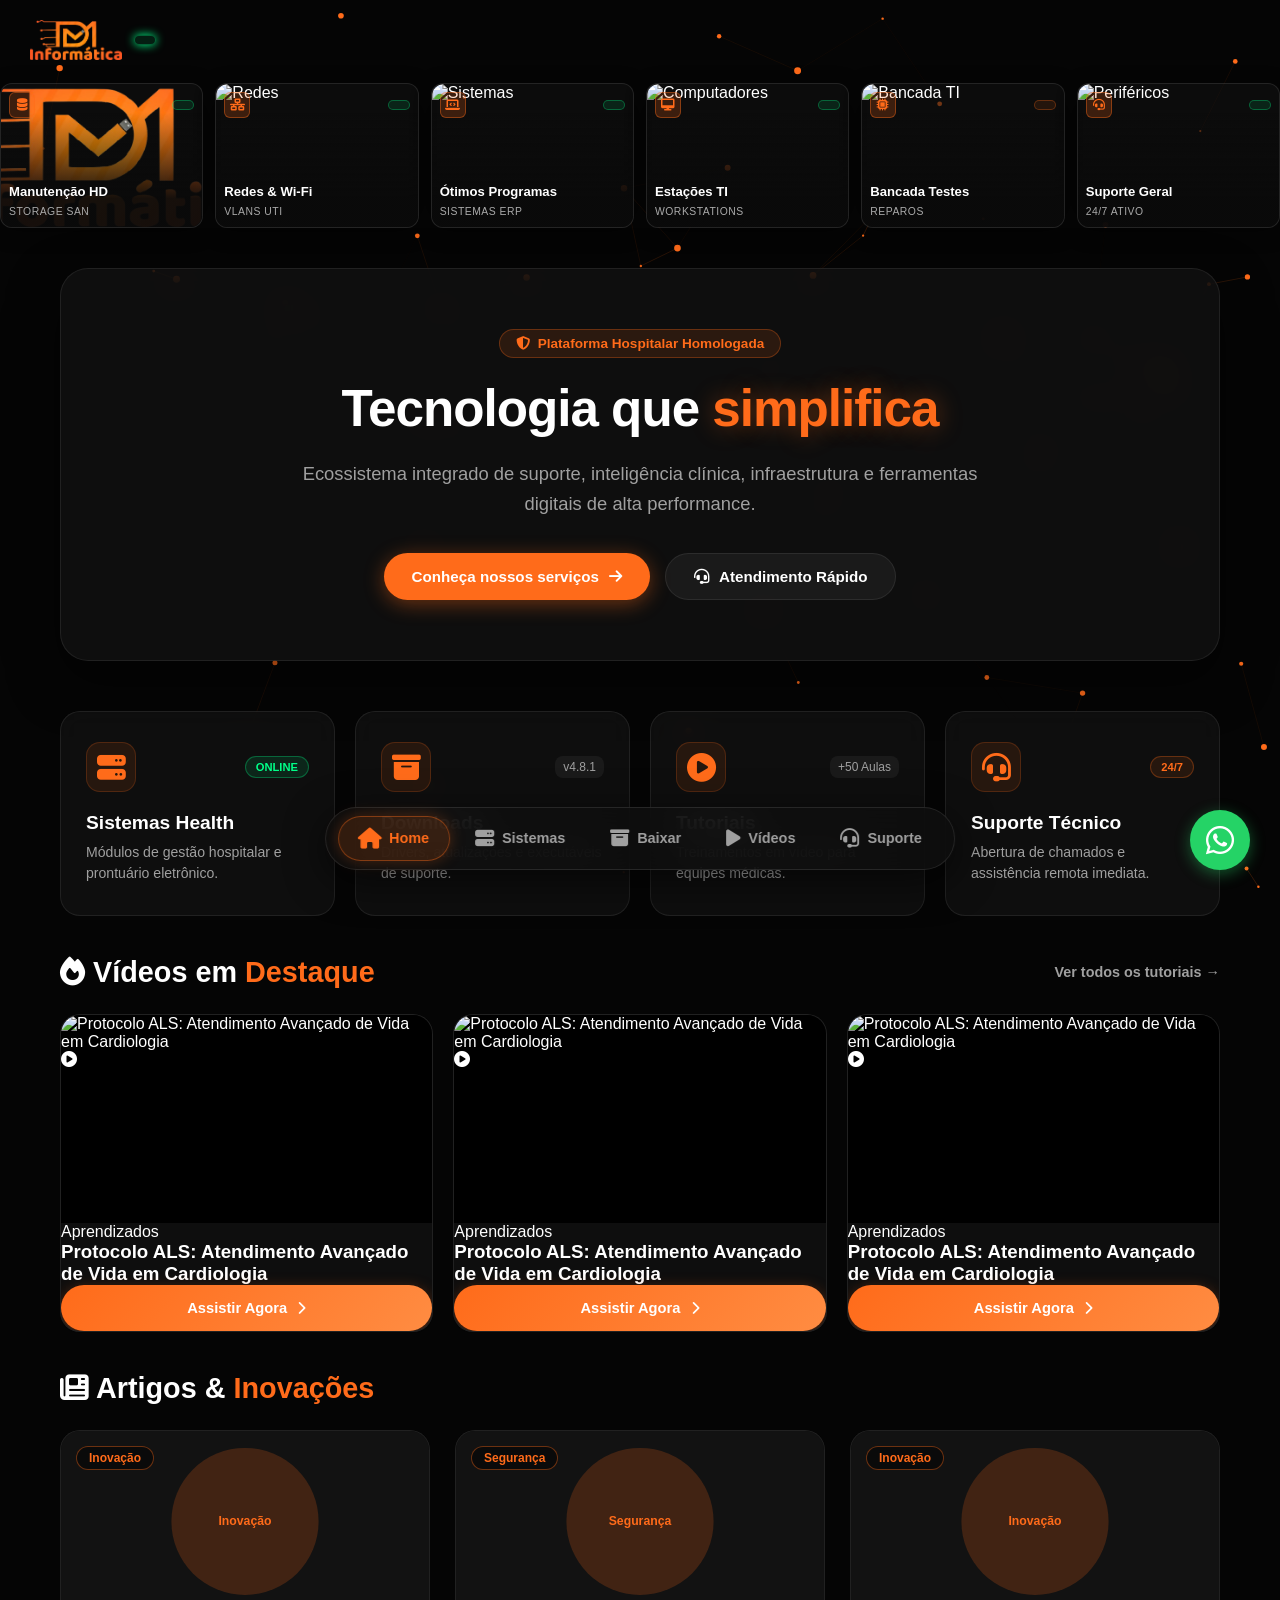
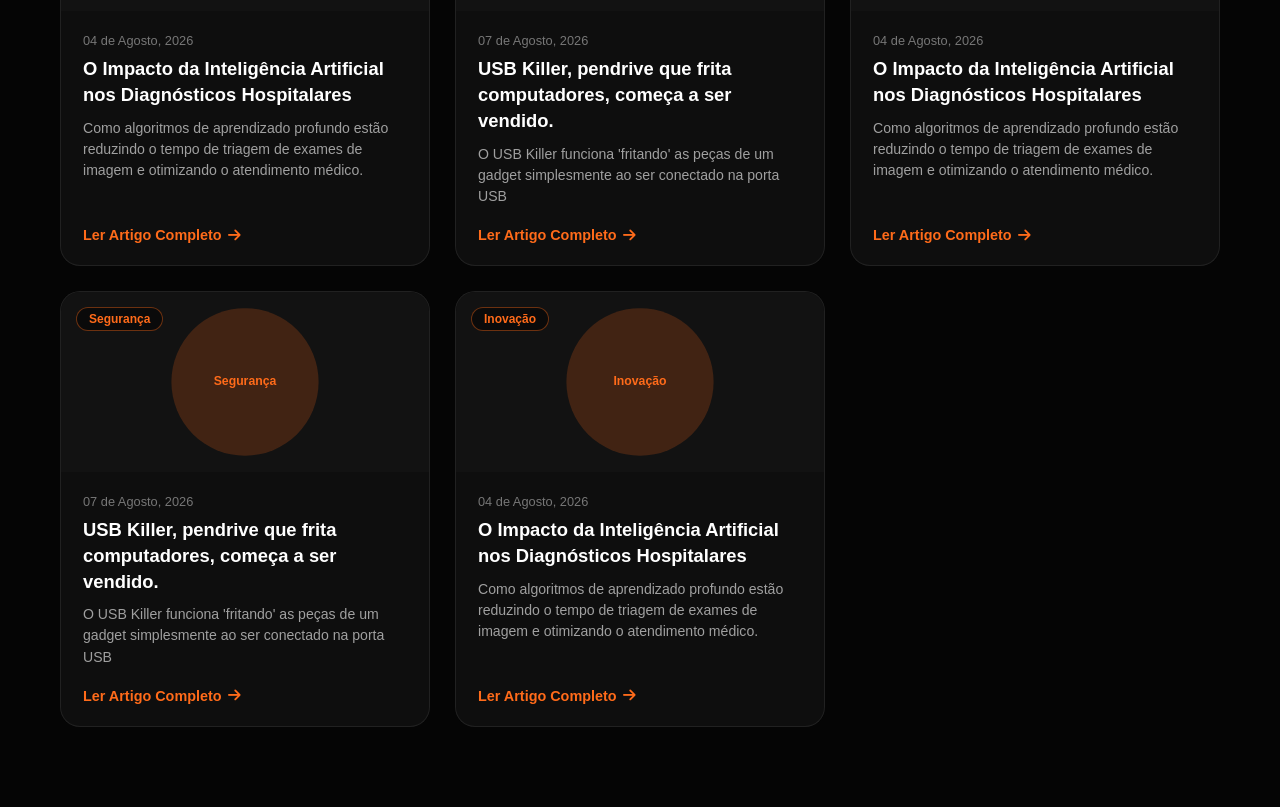
==== index.html @ 24c9b3ef "Atualizar o index.html" ====
<!DOCTYPE html>
<html lang="pt-BR">
<head>
    <meta charset="UTF-8">
    <meta name="viewport" content="width=device-width, initial-scale=1.0">
    <title>DM Informática - HealthTech Hub</title>
    
    <!-- Dependências Externas -->
    <link rel="stylesheet" href="https://cdnjs.cloudflare.com/ajax/libs/font-awesome/6.5.1/css/all.min.css"/>
    <link rel="stylesheet" href="css/style.css">
    <link rel="stylesheet" href="css/menu.css">
    <link rel="stylesheet" href="css/micro-matrix.css">
</head>
<body>

<!-- SEÇÃO DE BARRA DE IMAGENS EXCLUSIVA PARA DESKTOP -->
<section class="section-container desktop-only-showcase">
    <div class="section-header">
        <br>
    </div>

    <div class="micro-matrix-grid">
        <!-- ITEM 1: HARDWARE & ARMAZENAMENTO -->
        <div class="micro-card">
            <div class="micro-card-flipper">
                <div class="micro-card-front">
                    <img src="img/showcase/dm.png" alt="Hard Drive" class="card-bg">
                    <div class="card-overlay-gradient"></div>
                    <div class="micro-card-header">
                        <span class="micro-icon"><i class="fa-solid fa-database"></i></span>
                        <span class="micro-status pulse-green"></span>
                    </div>
                    <div class="micro-card-body">
                        <h4>Manutenção HD</h4>
                        <span class="micro-tag">Storage SAN</span>
                    </div>
                </div>
                <div class="micro-card-back">
                    <img src="img/showcase/ori.png" alt="Status Storage" class="card-bg">
                    <div class="micro-back-info">
                        <h5>Storage RAID 10</h5>
                        <p>Recuperação de dados e prevenção de falhas em disco.</p>
                        <span class="status-badge online">Ativo • 0 Erros</span>
                    </div>
                </div>
            </div>
        </div>

        <!-- ITEM 2: REDES & CONECTIVIDADE -->
        <div class="micro-card">
            <div class="micro-card-flipper">
                <div class="micro-card-front">
                    <img src="img/cables-front.jpg" alt="Redes" class="card-bg">
                    <div class="card-overlay-gradient"></div>
                    <div class="micro-card-header">
                        <span class="micro-icon"><i class="fa-solid fa-network-wired"></i></span>
                        <span class="micro-status pulse-green"></span>
                    </div>
                    <div class="micro-card-body">
                        <h4>Redes & Wi-Fi</h4>
                        <span class="micro-tag">VLANs UTI</span>
                    </div>
                </div>
                <div class="micro-card-back">
                    <img src="img/cables-back.jpg" alt="Status Rede" class="card-bg">
                    <div class="micro-back-info">
                        <h5>Fibra & Switch</h5>
                        <p>Isolamento de tráfego crítico para PACS e PEP.</p>
                        <span class="status-badge online">10 Gbps Active</span>
                    </div>
                </div>
            </div>
        </div>

        <!-- ITEM 3: SISTEMAS & PROGRAMAS -->
        <div class="micro-card">
            <div class="micro-card-flipper">
                <div class="micro-card-front">
                    <img src="img/programs-front.jpg" alt="Sistemas" class="card-bg">
                    <div class="card-overlay-gradient"></div>
                    <div class="micro-card-header">
                        <span class="micro-icon"><i class="fa-solid fa-laptop-code"></i></span>
                        <span class="micro-status pulse-green"></span>
                    </div>
                    <div class="micro-card-body">
                        <h4>Ótimos Programas</h4>
                        <span class="micro-tag">Sistemas ERP</span>
                    </div>
                </div>
                <div class="micro-card-back">
                    <img src="img/programs-back.jpg" alt="Status ERP" class="card-bg">
                    <div class="micro-back-info">
                        <h5>Homologação ERP</h5>
                        <p>Instalação e otimização de bancos Oracle/SQL.</p>
                        <span class="status-badge version">v4.8 Homologado</span>
                    </div>
                </div>
            </div>
        </div>

        <!-- ITEM 4: WORKSTATIONS -->
        <div class="micro-card">
            <div class="micro-card-flipper">
                <div class="micro-card-front">
                    <img src="img/pc-front.jpg" alt="Computadores" class="card-bg">
                    <div class="card-overlay-gradient"></div>
                    <div class="micro-card-header">
                        <span class="micro-icon"><i class="fa-solid fa-desktop"></i></span>
                        <span class="micro-status pulse-green"></span>
                    </div>
                    <div class="micro-card-body">
                        <h4>Estações TI</h4>
                        <span class="micro-tag">Workstations</span>
                    </div>
                </div>
                <div class="micro-card-back">
                    <img src="img/pc-back.jpg" alt="Status Workstation" class="card-bg">
                    <div class="micro-back-info">
                        <h5>Terminais Clínicos</h5>
                        <p>Manutenção preventiva de PCs de recepção e triagem.</p>
                        <span class="status-badge online">100% Operacional</span>
                    </div>
                </div>
            </div>
        </div>

        <!-- ITEM 5: BANCADA DE TESTES -->
        <div class="micro-card">
            <div class="micro-card-flipper">
                <div class="micro-card-front">
                    <img src="img/tools-front.jpg" alt="Bancada TI" class="card-bg">
                    <div class="card-overlay-gradient"></div>
                    <div class="micro-card-header">
                        <span class="micro-icon"><i class="fa-solid fa-microchip"></i></span>
                        <span class="micro-status pulse-orange"></span>
                    </div>
                    <div class="micro-card-body">
                        <h4>Bancada Testes</h4>
                        <span class="micro-tag">Reparos</span>
                    </div>
                </div>
                <div class="micro-card-back">
                    <img src="img/tools-back.jpg" alt="Status Suporte" class="card-bg">
                    <div class="micro-back-info">
                        <h5>Lab de Eletrônica</h5>
                        <p>Diagnóstico de placas, fontes e nobreaks hospitalares.</p>
                        <span class="status-badge warning">Em Atendimento</span>
                    </div>
                </div>
            </div>
        </div>

        <!-- ITEM 6: MANUTENÇÃO GERAL -->
        <div class="micro-card">
            <div class="micro-card-flipper">
                <div class="micro-card-front">
                    <img src="img/keyboard-front.jpg" alt="Periféricos" class="card-bg">
                    <div class="card-overlay-gradient"></div>
                    <div class="micro-card-header">
                        <span class="micro-icon"><i class="fa-solid fa-headset"></i></span>
                        <span class="micro-status pulse-green"></span>
                    </div>
                    <div class="micro-card-body">
                        <h4>Suporte Geral</h4>
                        <span class="micro-tag">24/7 Ativo</span>
                    </div>
                </div>
                <div class="micro-card-back">
                    <img src="img/keyboard-back.jpg" alt="Status Chamados" class="card-bg">
                    <div class="micro-back-info">
                        <h5>Helpdesk Remoto</h5>
                        <p>Atendimento imediato para abertura de chamados técnicos.</p>
                        <span class="status-badge online">SLA &lt; 15 min</span>
                    </div>
                </div>
            </div>
        </div>
    </div>
</section>

    <!-- Canvas de Partículas Neural Mesh -->
    <canvas id="particlesCanvas"></canvas>

    <!-- Branding isolado superior esquerdo -->
    <div class="brand-corner">
        <img src="img/logo.png" class="logo" alt="DM Informática">
        <span class="status-dot pulse-green"></span>
    </div>

    <!-- Navegação em Doca Flutuante -->
    <nav class="floating-dock">
        <a href="index.html" class="dock-item active">
            <i class="fa-solid fa-house"></i>
            <span class="dock-text">Home</span>
        </a>
        <a href="programas.html" class="dock-item">
            <i class="fa-solid fa-server"></i>
            <span class="dock-text">Sistemas</span>
        </a>
        <a href="downloads.html" class="dock-item">
            <i class="fa-solid fa-box-archive"></i>
            <span class="dock-text">Baixar</span>
        </a>
        <a href="videos.html" class="dock-item">
            <i class="fa-solid fa-play"></i>
            <span class="dock-text">Vídeos</span>
        </a>
        <a href="contato.html" class="dock-item">
            <i class="fa-solid fa-headset"></i>
            <span class="dock-text">Suporte</span>
        </a>
    </nav>

    <main class="page">
        <!-- Hero Section -->
        <section class="hero-glass">
            <div class="badge-tech">
                <i class="fa-solid fa-shield-halved"></i> Plataforma Hospitalar Homologada
            </div>
            <h1>Tecnologia que  <span>simplifica</span></h1>
            <p>Ecossistema integrado de suporte, inteligência clínica, infraestrutura e ferramentas digitais de alta performance.</p>
            
            <div class="hero-actions">
                <a class="btn btn-primary" href="programas.html">
                    <span>Conheça nossos serviços</span>
                    <i class="fa-solid fa-arrow-right"></i>
                </a>
                <a class="btn btn-secondary" href="contato.html">
                    <i class="fa-solid fa-headset"></i> Atendimento Rápido
                </a>
            </div>
        </section>

        <!-- Grid de Telemetria -->
        <section class="cards-grid">
            <a href="programas.html" class="card-item">
                <div class="card-header">
                    <span class="card-icon-glow"><i class="fa-solid fa-server"></i></span>
                    <span class="pulse-green">ONLINE</span>
                </div>
                <h3>Sistemas Health</h3>
                <p>Módulos de gestão hospitalar e prontuário eletrônico.</p>
            </a>

            <a href="downloads.html" class="card-item">
                <div class="card-header">
                    <span class="card-icon-glow"><i class="fa-solid fa-box-archive"></i></span>
                    <span class="tag-version">v4.8.1</span>
                </div>
                <h3>Downloads</h3>
                <p>Drivers, atualizações e executáveis de suporte.</p>
            </a>

            <a href="videos.html" class="card-item">
                <div class="card-header">
                    <span class="card-icon-glow"><i class="fa-solid fa-circle-play"></i></span>
                    <span class="tag-counter">+50 Aulas</span>
                </div>
                <h3>Tutoriais</h3>
                <p>Treinamentos em vídeo para equipes médicas.</p>
            </a>

            <a href="contato.html" class="card-item">
                <div class="card-header">
                    <span class="card-icon-glow"><i class="fa-solid fa-headset"></i></span>
                    <span class="pulse-orange">24/7</span>
                </div>
                <h3>Suporte Técnico</h3>
                <p>Abertura de chamados e assistência remota imediata.</p>
            </a>
        </section>
        
        <!-- SEÇÃO 1: DESTAQUES DE VÍDEOS RECENTES (ÚNICA INSTÂNCIA) -->
        <section class="section-container">
            <div class="section-header">
                <h2><i class="fa-solid fa-fire text-orange"></i> Vídeos em <span>Destaque</span></h2>
                <a href="videos.html" class="link-more">Ver todos os tutoriais →</a>
            </div>
            <div class="featured-videos-grid" id="latestVideosContainer">
                <!-- Skeleton Loader -->
                <div class="video-card-skeleton">Carregando tutoriais...</div>
            </div>
        </section>

        <!-- SEÇÃO 2: ARTIGOS & INOVAÇÕES HEALTHTECH -->
        <section class="section-container">
            <div class="section-header">
                <h2><i class="fa-solid fa-newspaper text-orange"></i> Artigos & <span>Inovações</span></h2>
            </div>
            <div class="articles-grid" id="articlesContainer">
                <div class="skeleton-card">Carregando artigos...</div>
            </div>
        </section>
    </main>

    <!-- FAB WhatsApp - Suporte de TI -->
    <a href="https://wa.me/5531999291567?text=Ol%C3%A1%2C%20gostaria%20de%20solicitar%20uma%20avalia%C3%A7%C3%A3o%20em%20um%20computador." 
       class="whatsapp-fab" 
       target="_blank" 
       rel="noopener noreferrer"
       title="Solicitar Suporte via WhatsApp">
        <i class="fa-brands fa-whatsapp"></i>
    </a>

    <!-- Scripts da Aplicação (Com a ordem correta de dependências) -->
    <script src="js/script.js" defer></script>
    <script src="js/menu.js" defer></script>
    <script src="js/home-loader.js" defer></script>
    <script src="js/latest-videos.js" defer></script>
    <script src="js/compact-dock-gsap.js" defer></script>
    <script src="js/micro-matrix-gsap.js" defer></script>
</body>
</html>
---- css/style.css ----
:root {
    --orange-primary: #ff6b1a;
    --orange-hover: #ff8c42;
    --orange-glow: rgba(255, 107, 26, 0.4);
    --bg-dark: #050505;
    --card-bg: rgba(18, 18, 18, 0.75);
    --card-border: rgba(255, 255, 255, 0.08);
    --text-primary: #ffffff;
    --text-secondary: #a0a0a0;
    --radius-lg: 20px;
    --radius-sm: 30px;
    --transition: all 0.35s cubic-bezier(0.4, 0, 0.2, 1);
}

* {
    box-sizing: border-box;
    margin: 0;
    padding: 0;
}

body {
    background: var(--bg-dark);
    color: var(--text-primary);
    font-family: 'Segoe UI', -apple-system, BlinkMacSystemFont, Roboto, sans-serif;
    min-height: 100vh;
    overflow-x: hidden;
}

#particlesCanvas {
    position: fixed;
    top: 0;
    left: 0;
    width: 100%;
    height: 100%;
    z-index: -1;
}

/* HEADER & LOGO CONTAINER */
.top-bar {
    display: flex;
    justify-content: space-between;
    align-items: center;
    padding: 15px 5%;
    position: sticky;
    top: 0;
    z-index: 100;
}

.logo-wrapper {
    display: flex;
    align-items: center;
    gap: 10px;
    background: rgba(10, 10, 10, 0.8);
    padding: 8px 18px;
    border-radius: var(--radius-sm);
    border: 1px solid var(--card-border);
    backdrop-filter: blur(10px);
}

.logo {
    height: 35px;
    width: auto;
}

.status-dot {
    width: 8px;
    height: 8px;
    background: #00ff88;
    border-radius: 50%;
    box-shadow: 0 0 10px #00ff88;
}

/* CONTAINER DA PÁGINA */
.page {
    max-width: 1200px;
    margin: 0 auto;
    padding: 40px 20px 80px;
}

/* HERO SECTION GLASSMORPHISM */
.hero-glass {
    background: var(--card-bg);
    border: 1px solid var(--card-border);
    backdrop-filter: blur(16px);
    border-radius: 28px;
    padding: 60px 40px;
    text-align: center;
    margin-bottom: 50px;
    position: relative;
    box-shadow: 0 20px 50px rgba(0, 0, 0, 0.5);
}

.badge-tech {
    display: inline-flex;
    align-items: center;
    gap: 8px;
    background: rgba(255, 107, 26, 0.12);
    border: 1px solid rgba(255, 107, 26, 0.3);
    color: var(--orange-primary);
    padding: 6px 16px;
    border-radius: 20px;
    font-size: 0.85rem;
    font-weight: 700;
    margin-bottom: 20px;
}

.hero-glass h1 {
    font-size: 3.2rem;
    font-weight: 800;
    line-height: 1.2;
    margin-bottom: 20px;
    letter-spacing: -1px;
}

.hero-glass h1 span {
    color: var(--orange-primary);
    text-shadow: 0 0 25px var(--orange-glow);
}

.hero-glass p {
    font-size: 1.15rem;
    color: var(--text-secondary);
    max-width: 700px;
    margin: 0 auto 35px;
    line-height: 1.6;
}

.hero-actions {
    display: flex;
    justify-content: center;
    gap: 15px;
    flex-wrap: wrap;
}

/* BOTÕES REINVENTADOS */
.btn {
    display: inline-flex;
    align-items: center;
    gap: 10px;
    padding: 14px 28px;
    border-radius: var(--radius-sm);
    text-decoration: none;
    font-weight: 700;
    font-size: 0.95rem;
    transition: var(--transition);
}

.btn-primary {
    background: var(--orange-primary);
    color: #fff;
    box-shadow: 0 4px 20px var(--orange-glow);
}

.btn-primary:hover {
    background: var(--orange-hover);
    transform: translateY(-3px);
    box-shadow: 0 8px 30px var(--orange-glow);
}

.btn-secondary {
    background: rgba(255, 255, 255, 0.05);
    color: var(--text-primary);
    border: 1px solid var(--card-border);
}

.btn-secondary:hover {
    background: rgba(255, 255, 255, 0.1);
    transform: translateY(-3px);
}

/* GRID DE CARDS INTERATIVOS */
.cards-grid {
    display: grid;
    grid-template-columns: repeat(auto-fit, minmax(250px, 1fr));
    gap: 20px;
}

.card-item {
    background: var(--card-bg);
    border: 1px solid var(--card-border);
    backdrop-filter: blur(12px);
    border-radius: var(--radius-lg);
    padding: 30px 25px;
    text-decoration: none;
    color: var(--text-primary);
    transition: var(--transition);
    display: flex;
    flex-direction: column;
}

.card-item:hover {
    border-color: var(--orange-primary);
    transform: translateY(-8px);
    box-shadow: 0 12px 30px var(--orange-glow);
}

.card-header {
    display: flex;
    justify-content: space-between;
    align-items: center;
    margin-bottom: 20px;
}

.card-icon-glow {
    font-size: 1.8rem;
    color: var(--orange-primary);
    background: rgba(255, 107, 26, 0.1);
    width: 50px;
    height: 50px;
    display: flex;
    align-items: center;
    justify-content: center;
    border-radius: 14px;
    border: 1px solid rgba(255, 107, 26, 0.2);
}

.card-item h3 {
    font-size: 1.2rem;
    font-weight: 700;
    margin-bottom: 8px;
}

.card-item p {
    font-size: 0.88rem;
    color: var(--text-secondary);
    line-height: 1.5;
}

/* BADGES DE TELEMETRIA NOS CARDS */
.pulse-green {
    font-size: 0.7rem;
    font-weight: 800;
    color: #00ff88;
    background: rgba(0, 255, 136, 0.1);
    padding: 4px 10px;
    border-radius: 12px;
    border: 1px solid rgba(0, 255, 136, 0.3);
}

.pulse-orange {
    font-size: 0.7rem;
    font-weight: 800;
    color: var(--orange-primary);
    background: rgba(255, 107, 26, 0.1);
    padding: 4px 10px;
    border-radius: 12px;
    border: 1px solid rgba(255, 107, 26, 0.3);
}

.tag-version, .tag-counter {
    font-size: 0.75rem;
    color: var(--text-secondary);
    background: rgba(255, 255, 255, 0.05);
    padding: 4px 8px;
    border-radius: 8px;
}

/* ==========================================================================
   WHATSAPP FLOATING ACTION BUTTON (FAB)
   ========================================================================== */
.whatsapp-fab {
    position: fixed;
    bottom: 30px;
    right: 30px;
    background-color: #25d366;
    color: #ffffff;
    width: 60px;
    height: 60px;
    border-radius: 50%;
    display: flex;
    align-items: center;
    justify-content: center;
    font-size: 2rem;
    box-shadow: 0 4px 15px rgba(37, 211, 102, 0.4);
    z-index: 1000;
    transition: all 0.3s ease;
    text-decoration: none;
    animation: pulse-whatsapp 2s infinite;
}

.whatsapp-fab:hover {
    background-color: #128c7e;
    transform: translateY(-5px) scale(1.05);
    box-shadow: 0 8px 25px rgba(37, 211, 102, 0.6);
}

@keyframes pulse-whatsapp {
    0% { box-shadow: 0 0 0 0 rgba(37, 211, 102, 0.7); }
    70% { box-shadow: 0 0 0 15px rgba(37, 211, 102, 0); }
    100% { box-shadow: 0 0 0 0 rgba(37, 211, 102, 0); }
}

/* Ajuste Mobile */
@media (max-width: 768px) {
    .whatsapp-fab {
        bottom: 20px;
        right: 20px;
        width: 50px;
        height: 50px;
        font-size: 1.6rem;
    }
}

/* LOGO ISOLADA */
.brand-corner {
    position: absolute;
    top: 20px;
    left: 30px;
    display: flex;
    align-items: center;
    gap: 12px;
    z-index: 100;
}
.brand-corner .logo { height: 40px; }

/* FLOATING DOCK (CÁPSULA) */
.floating-dock {
    position: fixed;
    bottom: 30px;
    left: 50%;
    transform: translateX(-50%);
    background: rgba(15, 15, 15, 0.85);
    backdrop-filter: blur(20px);
    -webkit-backdrop-filter: blur(20px);
    border: 1px solid rgba(255, 255, 255, 0.1);
    border-radius: 50px;
    display: flex;
    align-items: center;
    padding: 8px 12px;
    gap: 5px;
    z-index: 999;
    box-shadow: 0 10px 40px rgba(0, 0, 0, 0.6);
}

.dock-item {
    display: flex;
    align-items: center;
    gap: 8px;
    color: #a0a0a0;
    text-decoration: none;
    padding: 12px 20px;
    border-radius: 30px;
    font-weight: 600;
    font-size: 0.9rem;
    transition: all 0.3s cubic-bezier(0.4, 0, 0.2, 1);
}

.dock-item i {
    font-size: 1.2rem;
}

.dock-item:hover {
    color: #ffffff;
    background: rgba(246, 113, 40, 0.5);
}

.dock-item.active {
    background: rgba(255, 107, 26, 0.15);
    color: var(--orange-primary, #ff6b1a);
    box-shadow: inset 0 0 10px rgba(255, 107, 26, 0.1);
    border: 1px solid rgba(255, 107, 26, 0.3);
}

/* SEÇÕES DA HOME */
.section-container {
    margin-top: 50px;
}

.section-header {
    display: flex;
    justify-content: space-between;
    align-items: center;
    margin-bottom: 25px;
}

.section-header h2 {
    font-size: 1.8rem;
    font-weight: 800;
}

.section-header h2 span {
    color: var(--orange-primary, #ff6b1a);
}

.link-more {
    color: var(--text-secondary, #a0a0a0);
    text-decoration: none;
    font-weight: 600;
    font-size: 0.9rem;
    transition: color 0.3s;
}

.link-more:hover {
    color: var(--orange-primary, #ff6b1a);
}

/* GRID DE VÍDEOS EM DESTAQUE NA HOME */
.featured-videos-grid {
    display: grid;
    grid-template-columns: repeat(auto-fit, minmax(300px, 1fr));
    gap: 20px;
}

/* GRID DE ARTIGOS */
.articles-grid {
    display: grid;
    grid-template-columns: repeat(auto-fit, minmax(320px, 1fr));
    gap: 25px;
}

.article-card {
    background: var(--card-bg, rgba(18, 18, 18, 0.75));
    border: 1px solid var(--card-border, rgba(255, 255, 255, 0.08));
    backdrop-filter: blur(12px);
    border-radius: var(--radius-lg, 20px);
    overflow: hidden;
    transition: var(--transition, all 0.35s ease);
    display: flex;
    flex-direction: column;
}

.article-card:hover {
    border-color: var(--orange-primary, #ff6b1a);
    transform: translateY(-5px);
    box-shadow: 0 10px 25px rgba(255, 107, 26, 0.25);
}

.article-img-wrapper {
    position: relative;
    width: 100%;
    height: 180px;
    overflow: hidden;
}

.article-img-wrapper img {
    width: 100%;
    height: 100%;
    object-fit: cover;
    transition: transform 0.5s ease;
}

.article-card:hover .article-img-wrapper img {
    transform: scale(1.05);
}

.article-tag {
    position: absolute;
    top: 15px;
    left: 15px;
    background: rgba(10, 10, 10, 0.85);
    color: var(--orange-primary, #ff6b1a);
    border: 1px solid rgba(255, 107, 26, 0.4);
    padding: 4px 12px;
    border-radius: 12px;
    font-size: 0.75rem;
    font-weight: 700;
    backdrop-filter: blur(8px);
}

.article-content {
    padding: 22px;
    display: flex;
    flex-direction: column;
    flex-grow: 1;
}

.article-date {
    font-size: 0.8rem;
    color: #777;
    margin-bottom: 8px;
}

.article-content h3 {
    font-size: 1.15rem;
    font-weight: 700;
    margin-bottom: 10px;
    line-height: 1.4;
}

.article-content p {
    font-size: 0.88rem;
    color: var(--text-secondary, #a0a0a0);
    line-height: 1.5;
    margin-bottom: 20px;
}

.btn-read {
    margin-top: auto;
    color: var(--orange-primary, #ff6b1a);
    text-decoration: none;
    font-weight: 700;
    font-size: 0.9rem;
    display: flex;
    align-items: center;
    gap: 6px;
}

.btn-read:hover {
    gap: 10px;
}

/* ==========================================================================
   ISOLAMENTO MOBILE & ESTILIZAÇÃO DO BOTÃO "ASSISTIR AGORA"
   ========================================================================== */

/* PREVENÇÃO GLOBAL DE ESTOURO DA VIEWPORT NO MOBILE */
html, body {
    max-width: 100vw;
    overflow-x: hidden;
}

/* SEÇÃO DE DESTAQUES (AJUSTE DE ESPAÇAMENTO INFERIOR) */
.section-container {
    margin-top: 40px;
    width: 100%;
    box-sizing: border-box;
}

/* GRID REORGANIZADO PARA NÃO QUEBRAR O MOBILE */
.featured-videos-grid {
    display: grid;
    grid-template-columns: repeat(auto-fit, minmax(280px, 1fr));
    gap: 20px;
    width: 100%;
    box-sizing: border-box;
}

/* CARD DE VÍDEO COMPACTO E RESPONSIVO */
.featured-videos-grid .video-card {
    background: rgba(18, 18, 18, 0.75);
    border: 1px solid rgba(255, 255, 255, 0.08);
    backdrop-filter: blur(12px);
    border-radius: 20px;
    overflow: hidden;
    display: flex;
    flex-direction: column;
    transition: transform 0.3s ease, border-color 0.3s ease;
}

.featured-videos-grid .video-thumb-wrapper {
    position: relative;
    width: 100%;
    aspect-ratio: 16 / 9; /* Mantém a proporção exata sem distorcer no celular */
    background: #000000;
    overflow: hidden;
}

.featured-videos-grid .video-thumb-wrapper img {
    width: 100%;
    height: 100%;
    object-fit: cover;
}

/* ESTILIZAÇÃO DO BOTÃO "ASSISTIR AGORA" (GLOW HIGH-TECH) */
.btn-watch-glow {
    display: inline-flex;
    align-items: center;
    justify-content: center;
    gap: 10px;
    width: 100%;
    min-height: 46px; /* Tamanho mínimo de toque ergonômico */
    padding: 12px 20px;
    background: linear-gradient(135deg, #ff6b1a 0%, #ff8c42 100%);
    color: #ffffff !important;
    font-weight: 700;
    font-size: 0.92rem;
    text-decoration: none;
    border-radius: 25px;
    border: none;
    box-shadow: 0 4px 15px rgba(255, 107, 26, 0.35);
    transition: all 0.3s cubic-bezier(0.4, 0, 0.2, 1);
    box-sizing: border-box;
    cursor: pointer;
}

.btn-watch-glow i {
    font-size: 0.85rem;
    transition: transform 0.3s ease;
}

.btn-watch-glow:hover {
    background: linear-gradient(135deg, #ff8c42 0%, #ff6b1a 100%);
    box-shadow: 0 6px 22px rgba(255, 107, 26, 0.6);
    transform: translateY(-2px);
}

.btn-watch-glow:hover i {
    transform: translateX(4px);
}

/* REGRAS CRÍTICAS PARA DISPOSITIVOS MÓVEIS (Telas <= 768px) */
@media (max-width: 768px) {
    .section-container {
        padding-bottom: 110px; /* Garante que o último card não fique atrás da dock flutuante */
    }

    .featured-videos-grid {
        grid-template-columns: 1fr; /* Força 1 coluna perfeita no celular */
        gap: 16px;
    }

    .featured-videos-grid .video-info {
        padding: 16px;
    }

    .featured-videos-grid .video-info h3 {
        font-size: 1rem;
        line-height: 1.3;
        margin-bottom: 12px;
    }

    .btn-watch-glow {
        min-height: 48px; /* Facilita o clique do polegar no celular */
        font-size: 0.95rem;
    }
}

/* RESPONSIVO MOBILE - Esconde o texto e deixa só ícones */
@media (max-width: 768px) {
    .dock-text { display: none; }
    .dock-item { padding: 12px 18px; }
    .floating-dock { bottom: 15px; width: 90%; justify-content: space-around; }
}




/* RESPONSIVIDADE MOBILE */
@media (max-width: 768px) {
    .top-bar {
        flex-direction: column;
        gap: 15px;
    }

    .hero-glass {
        padding: 40px 20px;
    }

    .hero-glass h1 {
        font-size: 2.2rem;
    }

    .cards-grid {
        grid-template-columns: 1fr;
    }
}
---- css/menu.css ----
/* ==========================================================================
   CORREÇÃO DE COLISÃO MOBILE & ESTADO ATIVO DO MENU
   ========================================================================== */

/* ESTILO DO ITEM ATIVO NO MENU */
.dock-item.active {
    background: rgba(255, 107, 26, 0.15) !important;
    color: var(--orange-primary, #ff6b1a) !important;
    border: 1px solid rgba(255, 107, 26, 0.4) !important;
    box-shadow: 0 0 15px rgba(255, 107, 26, 0.25);
}

.dock-item.active i {
    color: var(--orange-primary, #ff6b1a);
    transform: scale(1.1);
}

/* BASE DO FAB WHATSAPP (DESKTOP) */
.whatsapp-fab {
    position: fixed;
    bottom: 30px;
    right: 30px;
    background-color: #25d366;
    color: #ffffff;
    width: 60px;
    height: 60px;
    border-radius: 50%;
    display: flex;
    align-items: center;
    justify-content: center;
    font-size: 2rem;
    box-shadow: 0 4px 15px rgba(37, 211, 102, 0.4);
    z-index: 1000;
    transition: all 0.3s cubic-bezier(0.4, 0, 0.2, 1);
    text-decoration: none;
    animation: pulse-whatsapp 2s infinite;
}

/* REGRAS MOBILE (Telas <= 768px) */
@media (max-width: 768px) {
    /* Menu Flutuante fixado na base da tela */
    .floating-dock {
        position: fixed;
        bottom: 15px;
        left: 50%;
        transform: translateX(-50%);
        width: 90%;
        max-width: 420px;
        z-index: 998; /* Camada inferior ao WhatsApp */
        background: rgba(15, 15, 15, 0.92);
        backdrop-filter: blur(20px);
    }

    /* WhatsApp elevado acima da barra de suporte/menu */
    .whatsapp-fab {
        /* Elevação: 15px (bottom do menu) + 60px (altura do menu) + 15px (espaçamento seguro) */
        bottom: calc(90px + env(safe-area-inset-bottom));
        right: 20px;
        width: 52px;
        height: 52px;
        font-size: 1.6rem;
        z-index: 999; /* Garante que fique acima de outros elementos */
    }
}
---- css/micro-matrix.css ----
/* CONTAINER GRID COMPACTO DE 6 COLUNAS */
.micro-matrix-grid {
    display: grid;
    grid-template-columns: repeat(6, 1fr); /* 6 Colunas lado a lado */
    gap: 12px;
    width: 100%;
    perspective: 1000px; /* Habilita profundidade 3D */
    box-sizing: border-box;
}

/* RESPONSIVIDADE PARA TELAS MENORES */
@media (max-width: 1200px) {
    .micro-matrix-grid { grid-template-columns: repeat(3, 1fr); } /* 3x2 */
}
@media (max-width: 640px) {
    .micro-matrix-grid { grid-template-columns: repeat(2, 1fr); } /* 2x3 */
}

/* MICRO-CARD BASE COM DIMENSÕES REDUZIDAS */
.micro-card {
    height: 145px; /* Altura compacta */
    border-radius: 12px;
    cursor: pointer;
    background: rgba(18, 18, 18, 0.6);
    border: 1px solid rgba(255, 255, 255, 0.1);
    box-shadow: 0 4px 20px rgba(0, 0, 0, 0.4);
    transition: border-color 0.3s ease, box-shadow 0.3s ease;
}

.micro-card:hover {
    border-color: #ff6b1a; /* Brilho de acento laranja no hover */
    box-shadow: 0 6px 25px rgba(255, 107, 26, 0.25);
}

/* EFEITO FLIP 3D */
.micro-card-flipper {
    position: relative;
    width: 100%;
    height: 100%;
    transition: transform 0.6s cubic-bezier(0.4, 0, 0.2, 1);
    transform-style: preserve-3d;
}

.micro-card:hover .micro-card-flipper {
    transform: rotateY(180deg);
}

.micro-card-front, .micro-card-back {
    position: absolute;
    inset: 0;
    backface-visibility: hidden;
    border-radius: 12px;
    overflow: hidden;
}

/* IMAGENS DE FUNDO COM FIT */
.card-bg {
    width: 100%;
    height: 100%;
    object-fit: cover;
    position: absolute;
    inset: 0;
    z-index: 1;
}

.card-overlay-gradient {
    position: absolute;
    inset: 0;
    background: linear-gradient(to top, rgba(10, 10, 10, 0.95) 20%, transparent 80%);
    z-index: 2;
}

/* CONTEÚDO DA FRENTE */
.micro-card-header {
    position: absolute;
    top: 8px;
    left: 8px;
    right: 8px;
    display: flex;
    justify-content: space-between;
    align-items: center;
    z-index: 3;
}

.micro-icon {
    width: 26px;
    height: 26px;
    border-radius: 6px;
    background: rgba(255, 107, 26, 0.2);
    border: 1px solid rgba(255, 107, 26, 0.4);
    color: #ff6b1a;
    display: flex;
    align-items: center;
    justify-content: center;
    font-size: 0.75rem;
}

.micro-card-body {
    position: absolute;
    bottom: 8px;
    left: 8px;
    right: 8px;
    z-index: 3;
}

.micro-card-body h4 {
    color: #ffffff;
    font-size: 0.82rem;
    font-weight: 700;
    margin: 0 0 2px 0;
    white-space: nowrap;
    overflow: hidden;
    text-overflow: ellipsis;
}

.micro-tag {
    font-size: 0.65rem;
    color: #aaa;
    text-transform: uppercase;
    letter-spacing: 0.5px;
}

/* CONTEÚDO DO VERSO (EXIBIDO NO HOVER) */
.micro-card-back {
    transform: rotateY(180deg);
    background: #0a0a0a;
}

.micro-back-info {
    position: absolute;
    inset: 0;
    z-index: 3;
    background: rgba(8, 8, 8, 0.92);
    backdrop-filter: blur(6px);
    padding: 10px;
    display: flex;
    flex-direction: column;
    justify-content: center;
    align-items: center;
    text-align: center;
}

.micro-back-info h5 {
    color: #ff6b1a;
    font-size: 0.8rem;
    margin: 0 0 4px 0;
}

.micro-back-info p {
    color: #cccccc;
    font-size: 0.68rem;
    line-height: 1.25;
    margin: 0 0 8px 0;
}

.status-badge {
    font-size: 0.6rem;
    font-weight: 800;
    padding: 2px 6px;
    border-radius: 6px;
    white-space: nowrap;
}

/* CLASSE DE ENVOLTÓRIO DA SEÇÃO DA BARRA */
.desktop-only-showcase {
    display: block;
    width: 100%;
}

/* 1. MEDIA QUERY POR LARGURA DE TELA (PADRÃO BREAKPOINT MOBILE) */
@media screen and (max-width: 768px) {
    .desktop-only-showcase {
        display: none !important; /* Desativa a exibição e o fluxo de layout no mobile */
    }
}

/* 2. MEDIA QUERY REFINADA POR CAPACIDADE DE PONTEIRO (PREVINE ERROS EM TABLETS TOUCH) */
@media (pointer: coarse) {
    /* Dispositivos onde a entrada primária é o toque (finger/touch) não possuem 'hover' nativo */
    .desktop-only-showcase {
        display: none !important;
    }
}


.status-badge.online { background: rgba(0, 210, 106, 0.2); color: #00d26a; border: 1px solid rgba(0, 210, 106, 0.4); }
.status-badge.warning { background: rgba(255, 107, 26, 0.2); color: #ff6b1a; border: 1px solid rgba(255, 107, 26, 0.4); }
.status-badge.version { background: rgba(0, 168, 255, 0.2); color: #00a8ff; border: 1px solid rgba(0, 168, 255, 0.4); }
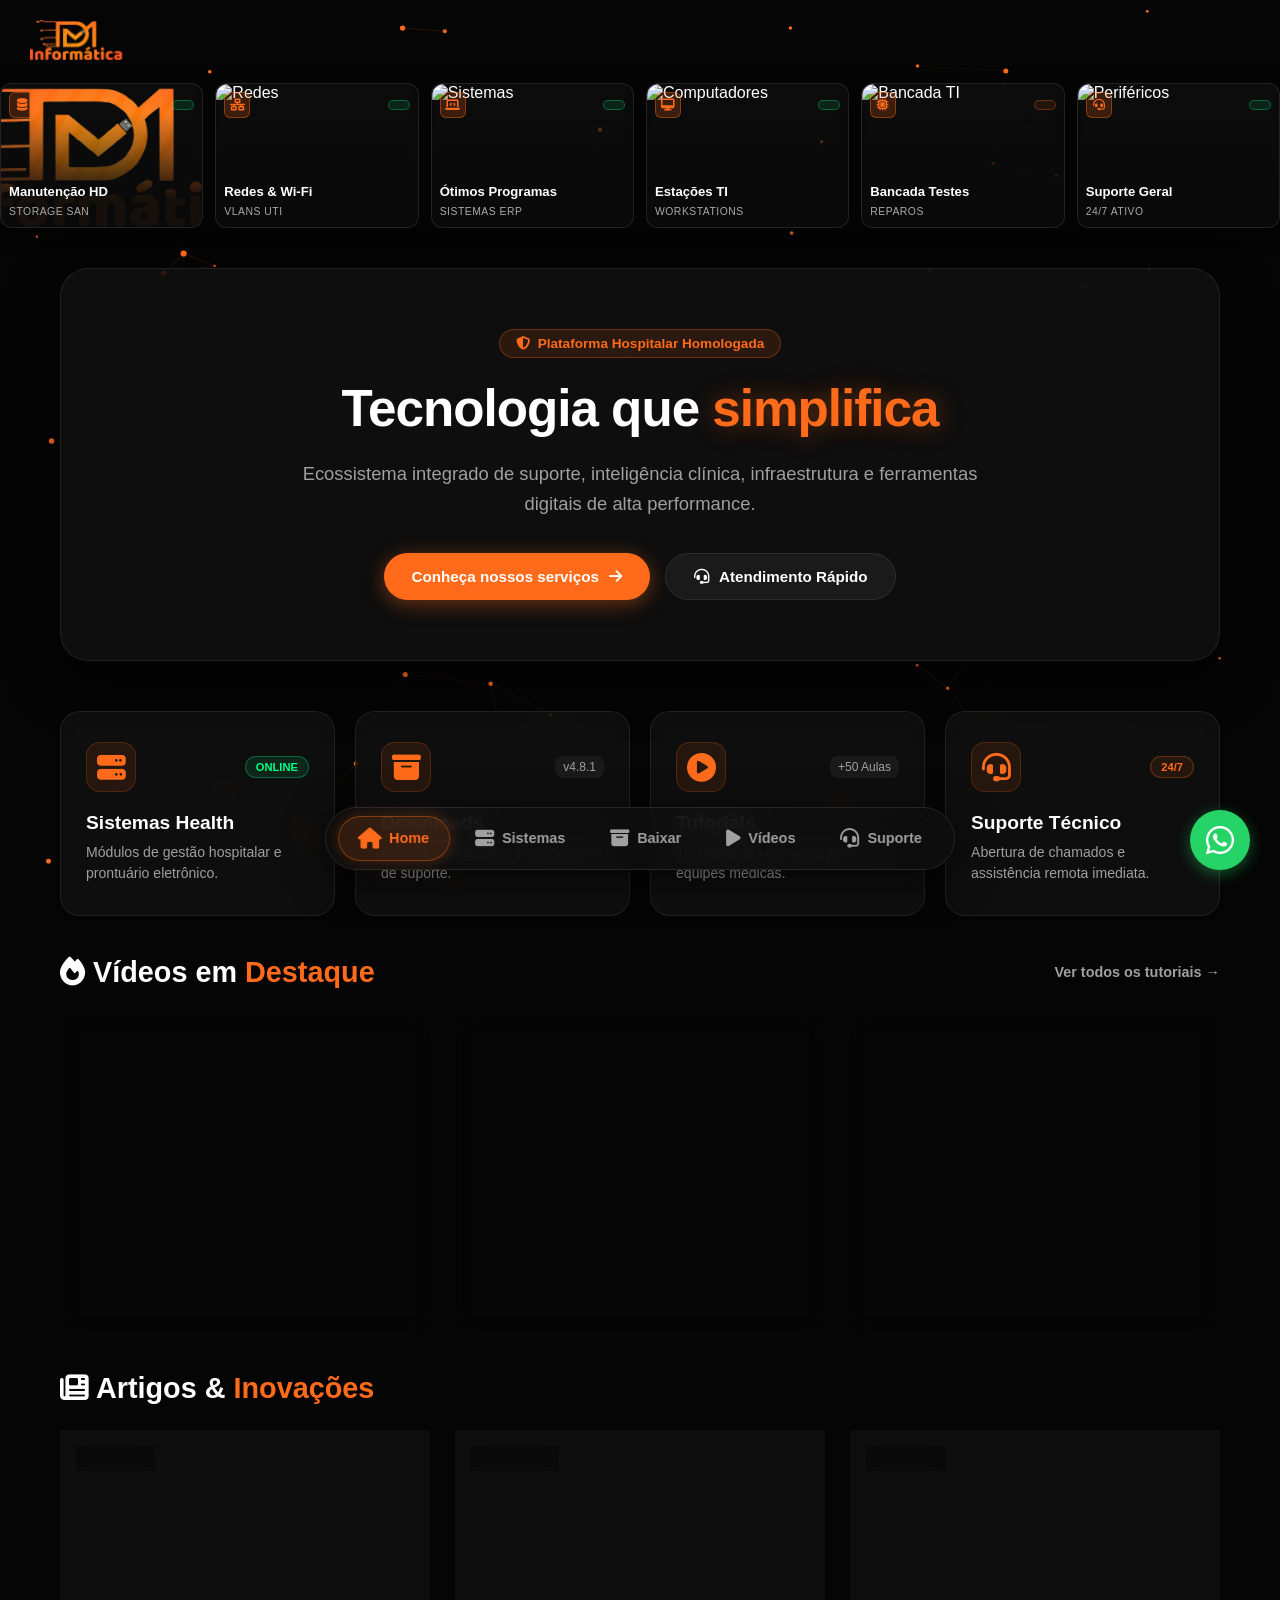
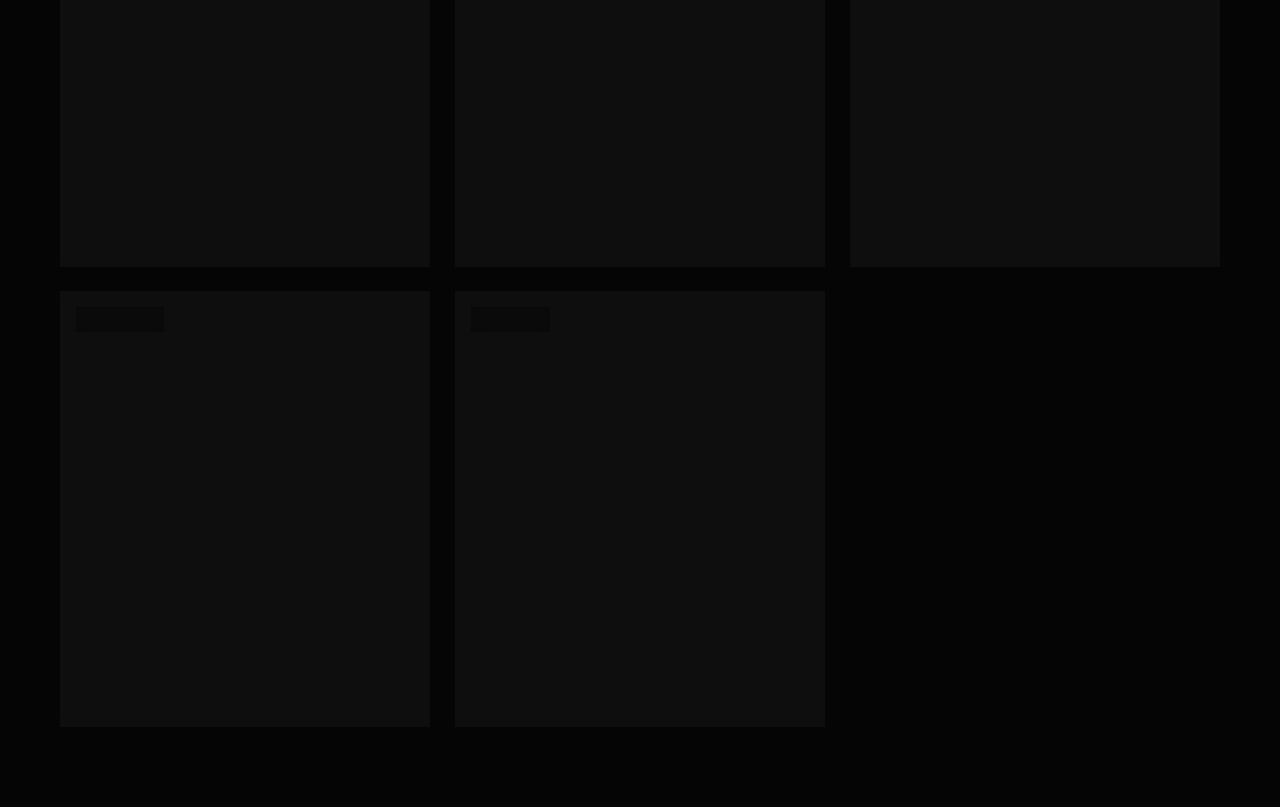
==== commit c1f0dc87: "Atualizar o index.html" ====
--- a/index.html
+++ b/index.html
@@ -184,7 +184,7 @@
     <!-- Branding isolado superior esquerdo -->
     <div class="brand-corner">
         <img src="img/logo.png" class="logo" alt="DM Informática">
-        <span class="status-dot pulse-green"></span>
+        
     </div>
 
     <!-- Navegação em Doca Flutuante -->
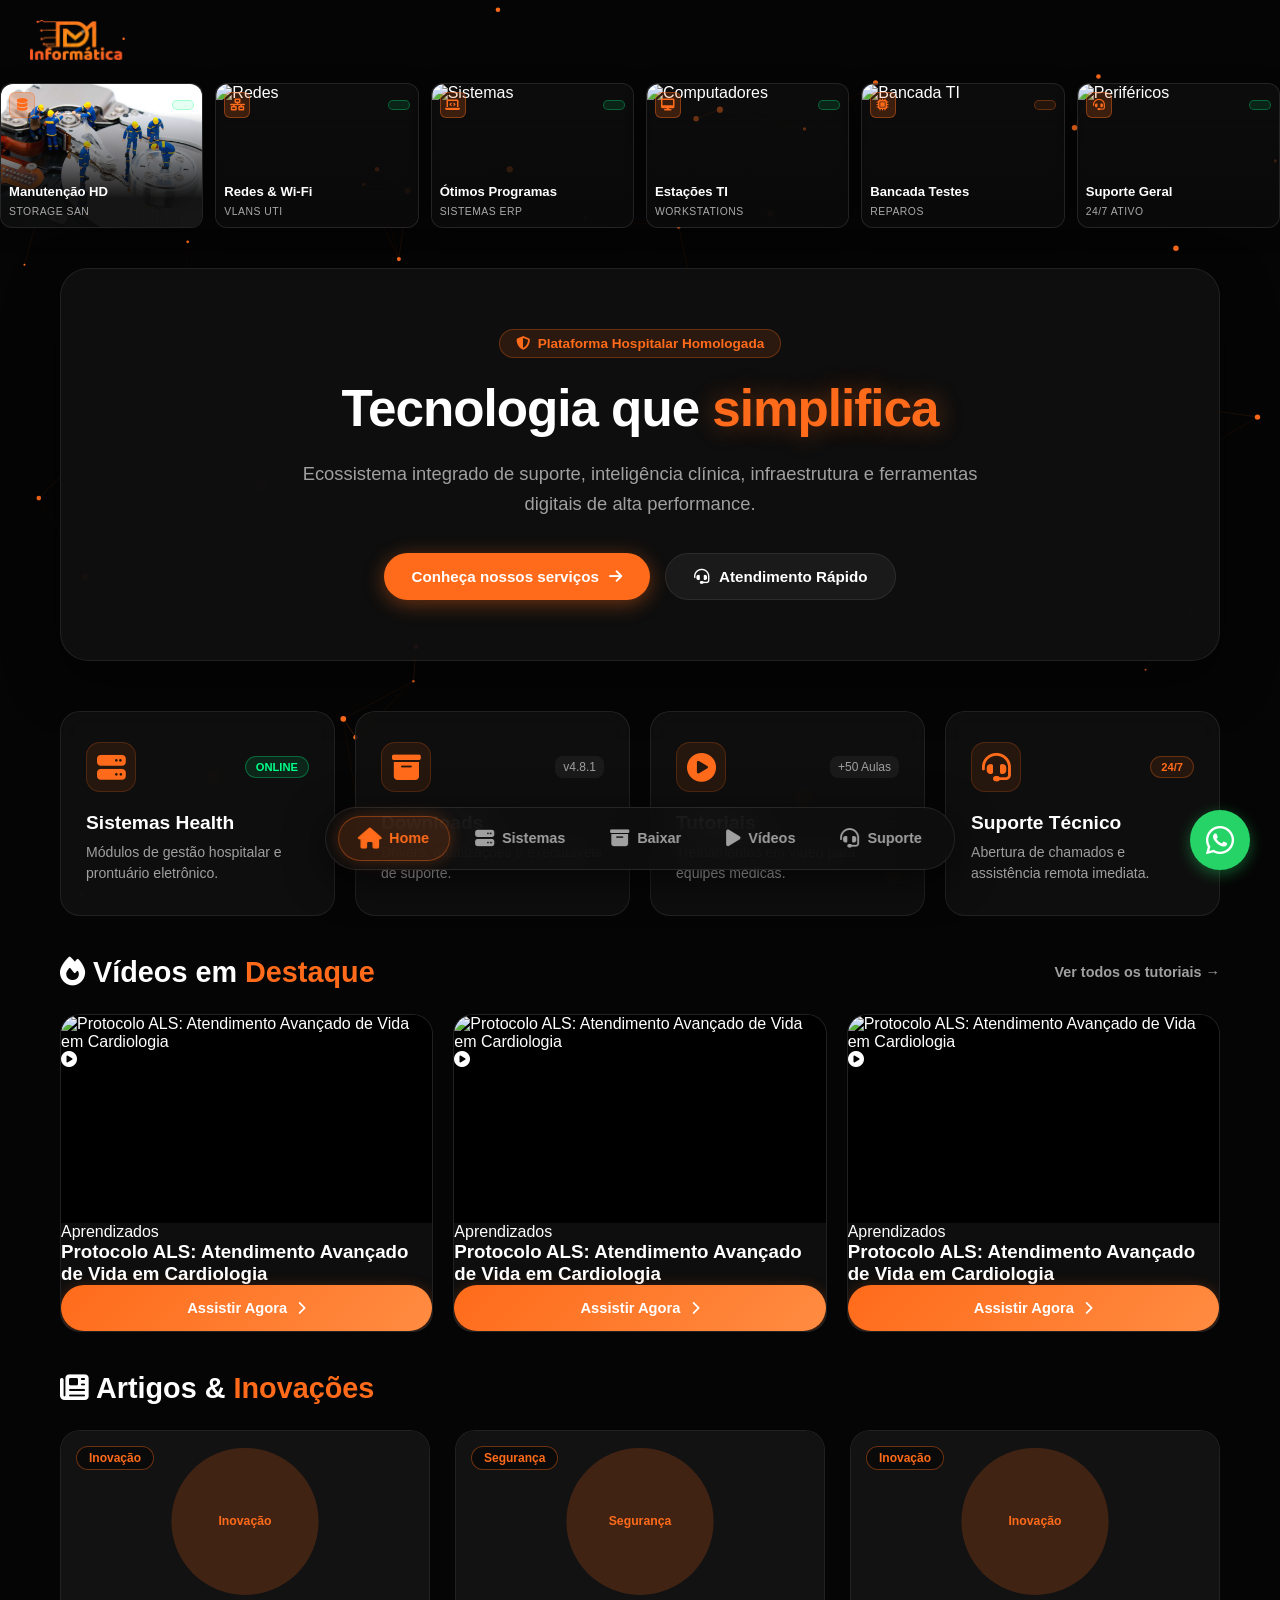
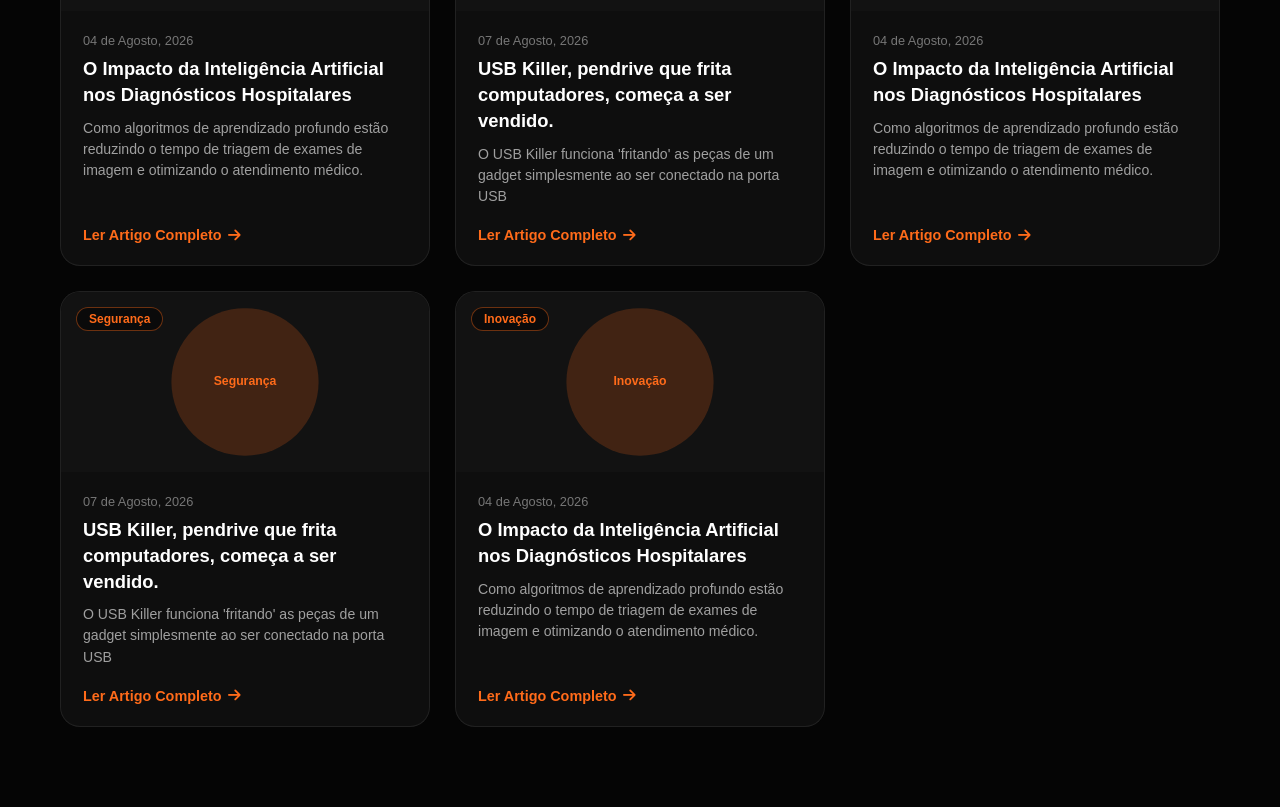
==== commit ce19192c: "Update index.html" ====
--- a/index.html
+++ b/index.html
@@ -24,7 +24,7 @@
         <div class="micro-card">
             <div class="micro-card-flipper">
                 <div class="micro-card-front">
-                    <img src="img/showcase/dm.png" alt="Hard Drive" class="card-bg">
+                    <img src="img/showcase/hd.jpg" alt="Hard Drive" class="card-bg">
                     <div class="card-overlay-gradient"></div>
                     <div class="micro-card-header">
                         <span class="micro-icon"><i class="fa-solid fa-database"></i></span>
@@ -36,7 +36,7 @@
                     </div>
                 </div>
                 <div class="micro-card-back">
-                    <img src="img/showcase/ori.png" alt="Status Storage" class="card-bg">
+                    <img src="img/showcase/dm.png" alt="Status Storage" class="card-bg">
                     <div class="micro-back-info">
                         <h5>Storage RAID 10</h5>
                         <p>Recuperação de dados e prevenção de falhas em disco.</p>
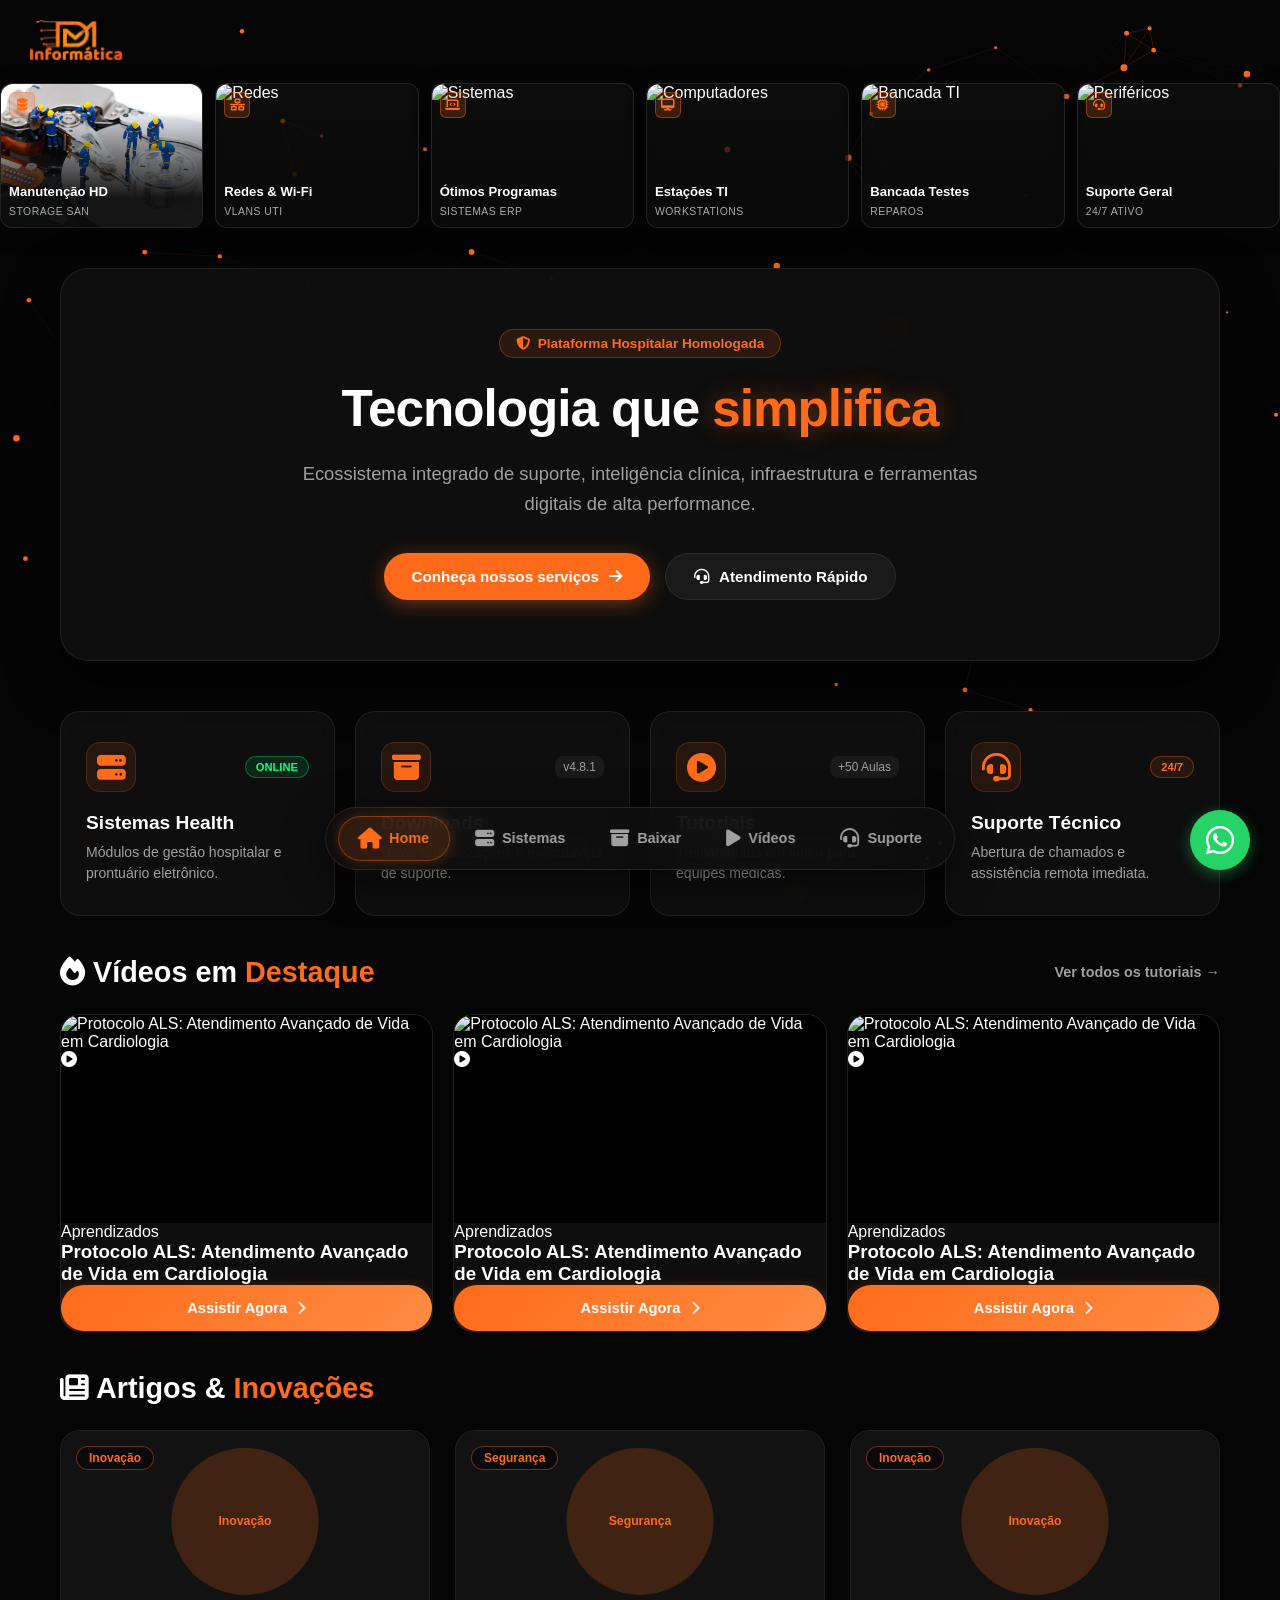
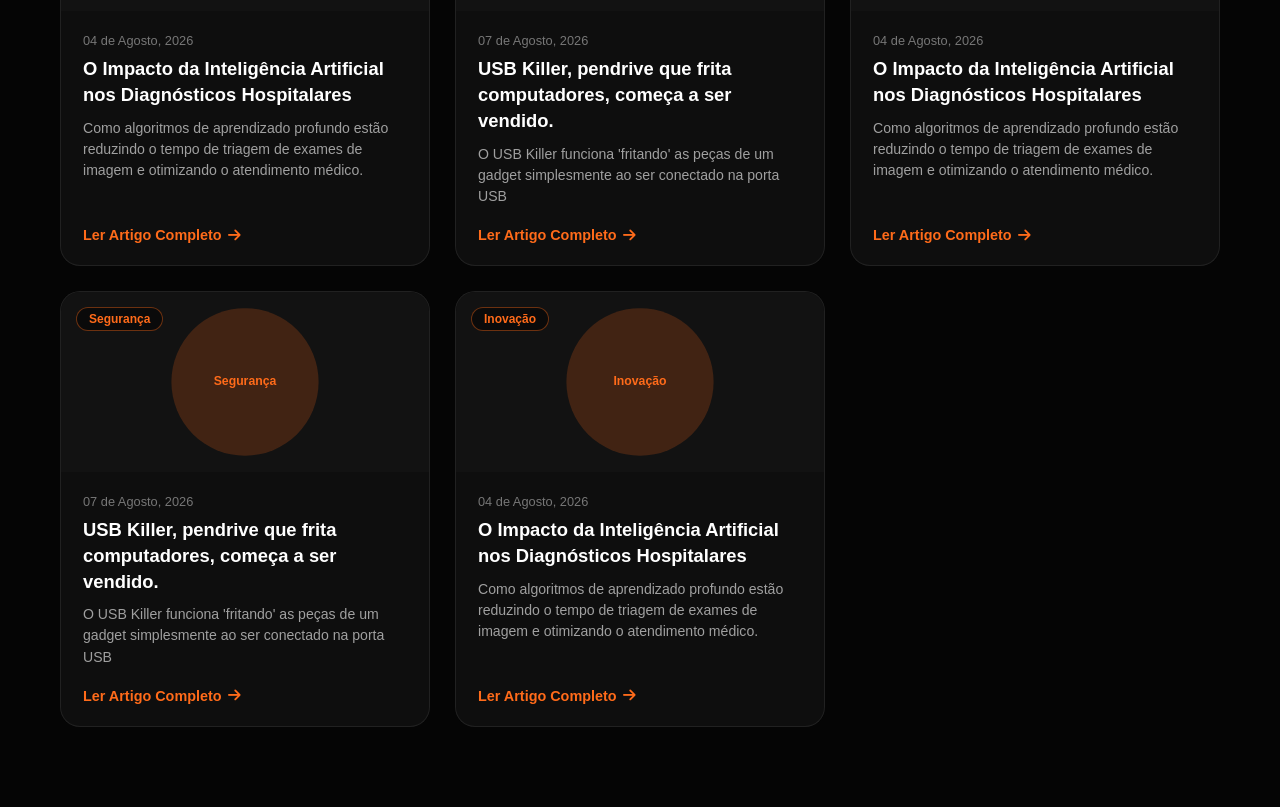
==== commit ecb0d4da: "Update index.html" ====
--- a/index.html
+++ b/index.html
@@ -28,7 +28,7 @@
                     <div class="card-overlay-gradient"></div>
                     <div class="micro-card-header">
                         <span class="micro-icon"><i class="fa-solid fa-database"></i></span>
-                        <span class="micro-status pulse-green"></span>
+                        <!-- <span class="micro-status pulse-green"></span>-->
                     </div>
                     <div class="micro-card-body">
                         <h4>Manutenção HD</h4>
@@ -40,7 +40,7 @@
                     <div class="micro-back-info">
                         <h5>Storage RAID 10</h5>
                         <p>Recuperação de dados e prevenção de falhas em disco.</p>
-                        <span class="status-badge online">Ativo • 0 Erros</span>
+                        <!-- <span class="status-badge online">Ativo • 0 Erros</span>-->
                     </div>
                 </div>
             </div>
@@ -54,7 +54,7 @@
                     <div class="card-overlay-gradient"></div>
                     <div class="micro-card-header">
                         <span class="micro-icon"><i class="fa-solid fa-network-wired"></i></span>
-                        <span class="micro-status pulse-green"></span>
+                        <!-- <span class="micro-status pulse-green"></span>-->
                     </div>
                     <div class="micro-card-body">
                         <h4>Redes & Wi-Fi</h4>
@@ -66,7 +66,7 @@
                     <div class="micro-back-info">
                         <h5>Fibra & Switch</h5>
                         <p>Isolamento de tráfego crítico para PACS e PEP.</p>
-                        <span class="status-badge online">10 Gbps Active</span>
+                         <!--<span class="status-badge online">10 Gbps Active</span>-->
                     </div>
                 </div>
             </div>
@@ -80,7 +80,7 @@
                     <div class="card-overlay-gradient"></div>
                     <div class="micro-card-header">
                         <span class="micro-icon"><i class="fa-solid fa-laptop-code"></i></span>
-                        <span class="micro-status pulse-green"></span>
+                         <!--<span class="micro-status pulse-green"></span> -->
                     </div>
                     <div class="micro-card-body">
                         <h4>Ótimos Programas</h4>
@@ -92,7 +92,7 @@
                     <div class="micro-back-info">
                         <h5>Homologação ERP</h5>
                         <p>Instalação e otimização de bancos Oracle/SQL.</p>
-                        <span class="status-badge version">v4.8 Homologado</span>
+                         <!--<span class="status-badge version">v4.8 Homologado</span>-->
                     </div>
                 </div>
             </div>
@@ -106,7 +106,7 @@
                     <div class="card-overlay-gradient"></div>
                     <div class="micro-card-header">
                         <span class="micro-icon"><i class="fa-solid fa-desktop"></i></span>
-                        <span class="micro-status pulse-green"></span>
+                        <!-- <span class="micro-status pulse-green"></span>-->
                     </div>
                     <div class="micro-card-body">
                         <h4>Estações TI</h4>
@@ -118,7 +118,7 @@
                     <div class="micro-back-info">
                         <h5>Terminais Clínicos</h5>
                         <p>Manutenção preventiva de PCs de recepção e triagem.</p>
-                        <span class="status-badge online">100% Operacional</span>
+                        <!-- <span class="status-badge online">100% Operacional</span>-->
                     </div>
                 </div>
             </div>
@@ -132,7 +132,7 @@
                     <div class="card-overlay-gradient"></div>
                     <div class="micro-card-header">
                         <span class="micro-icon"><i class="fa-solid fa-microchip"></i></span>
-                        <span class="micro-status pulse-orange"></span>
+                        <!-- <span class="micro-status pulse-orange"></span>-->
                     </div>
                     <div class="micro-card-body">
                         <h4>Bancada Testes</h4>
@@ -144,7 +144,7 @@
                     <div class="micro-back-info">
                         <h5>Lab de Eletrônica</h5>
                         <p>Diagnóstico de placas, fontes e nobreaks hospitalares.</p>
-                        <span class="status-badge warning">Em Atendimento</span>
+                         <!--<span class="status-badge warning">Em Atendimento</span>-->
                     </div>
                 </div>
             </div>
@@ -158,7 +158,7 @@
                     <div class="card-overlay-gradient"></div>
                     <div class="micro-card-header">
                         <span class="micro-icon"><i class="fa-solid fa-headset"></i></span>
-                        <span class="micro-status pulse-green"></span>
+                       <!--  <span class="micro-status pulse-green"></span>-->
                     </div>
                     <div class="micro-card-body">
                         <h4>Suporte Geral</h4>
@@ -170,7 +170,7 @@
                     <div class="micro-back-info">
                         <h5>Helpdesk Remoto</h5>
                         <p>Atendimento imediato para abertura de chamados técnicos.</p>
-                        <span class="status-badge online">SLA &lt; 15 min</span>
+                        <!-- <span class="status-badge online">SLA &lt; 15 min</span>-->
                     </div>
                 </div>
             </div>
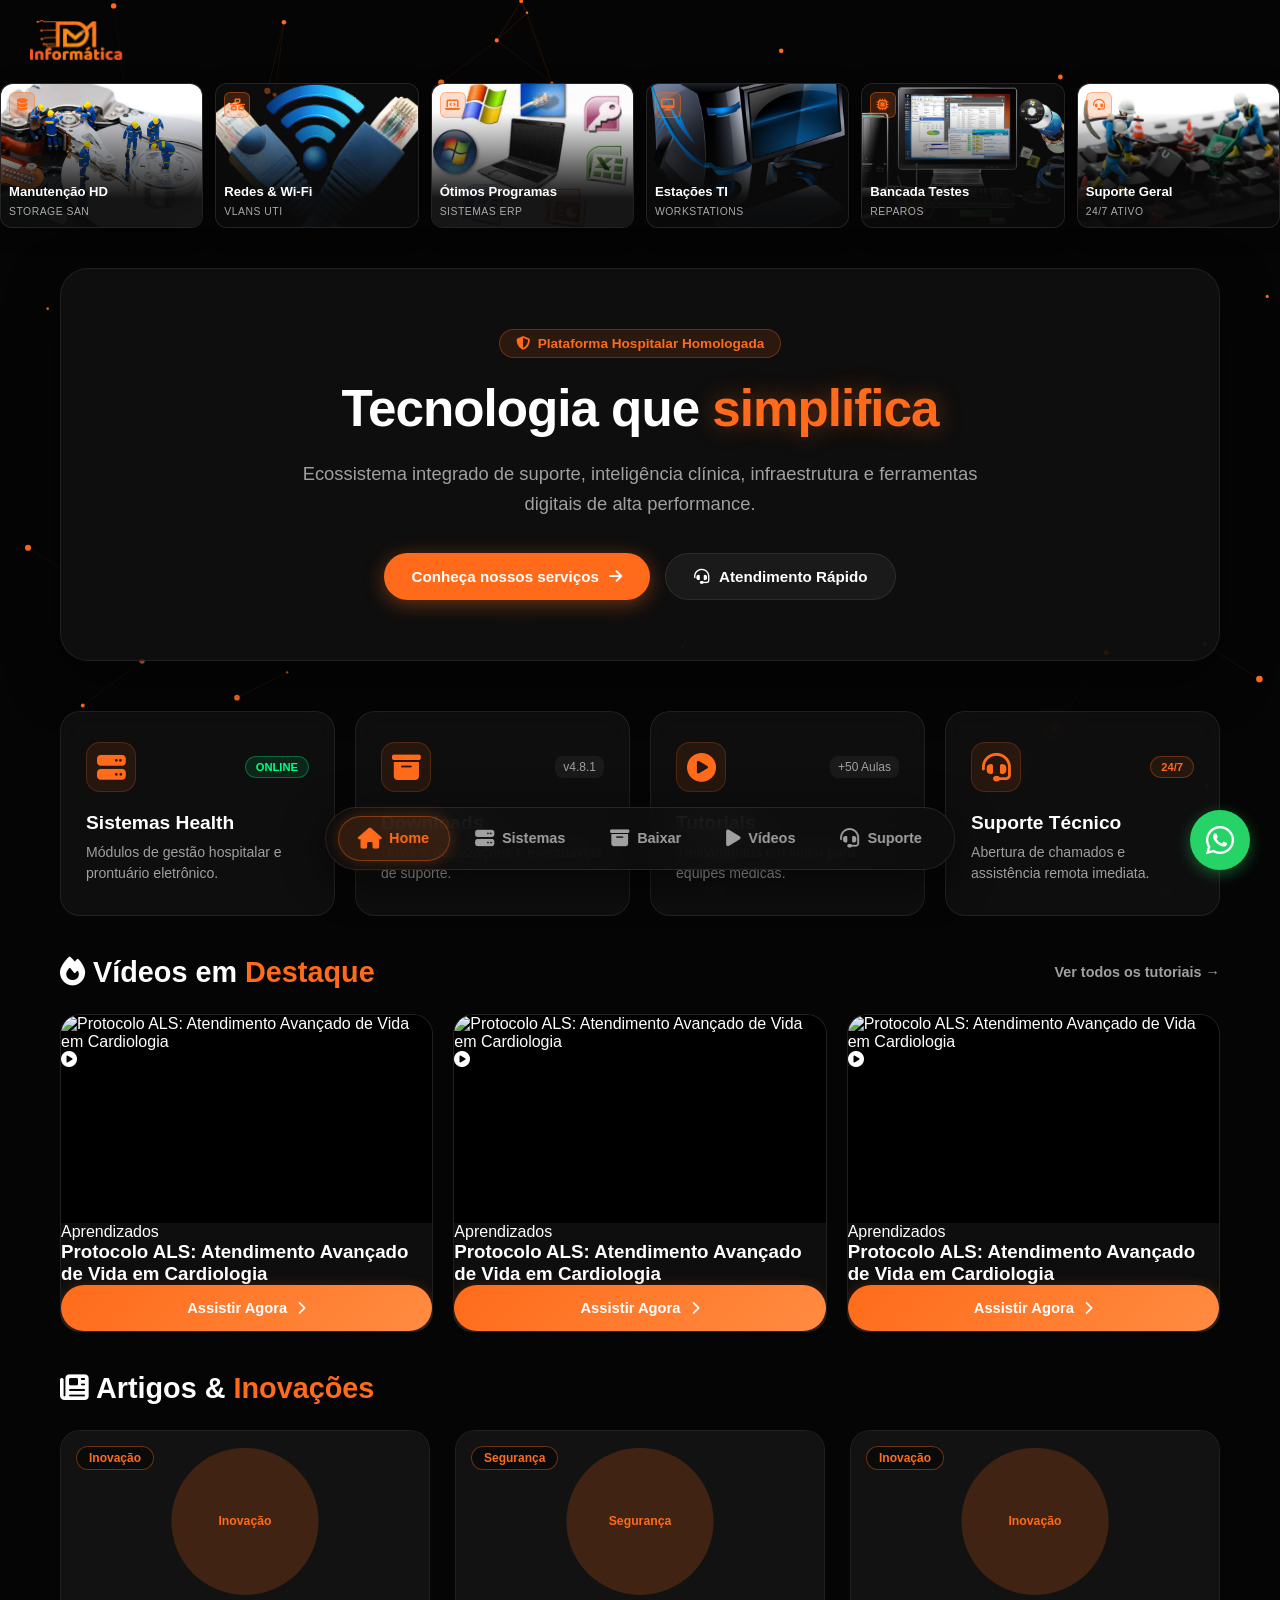
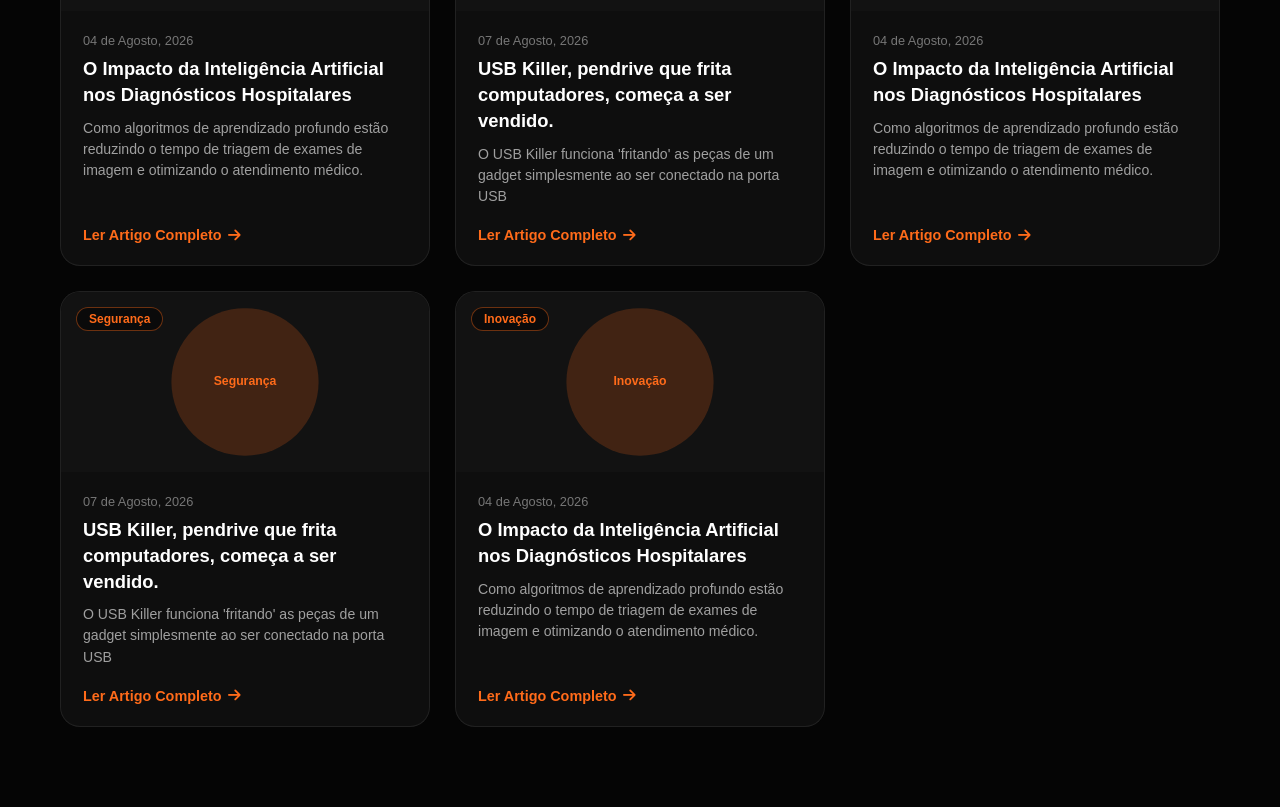
==== commit 3ae5157f: "Update index.html" ====
--- a/index.html
+++ b/index.html
@@ -50,7 +50,7 @@
         <div class="micro-card">
             <div class="micro-card-flipper">
                 <div class="micro-card-front">
-                    <img src="img/cables-front.jpg" alt="Redes" class="card-bg">
+                    <img src="img/showcase/redes.png" alt="Redes" class="card-bg">
                     <div class="card-overlay-gradient"></div>
                     <div class="micro-card-header">
                         <span class="micro-icon"><i class="fa-solid fa-network-wired"></i></span>
@@ -62,7 +62,7 @@
                     </div>
                 </div>
                 <div class="micro-card-back">
-                    <img src="img/cables-back.jpg" alt="Status Rede" class="card-bg">
+                    <img src="img/showcase/dm.png" alt="Status Rede" class="card-bg">
                     <div class="micro-back-info">
                         <h5>Fibra & Switch</h5>
                         <p>Isolamento de tráfego crítico para PACS e PEP.</p>
@@ -76,7 +76,7 @@
         <div class="micro-card">
             <div class="micro-card-flipper">
                 <div class="micro-card-front">
-                    <img src="img/programs-front.jpg" alt="Sistemas" class="card-bg">
+                    <img src="img/showcase/offices.jpg" alt="Sistemas" class="card-bg">
                     <div class="card-overlay-gradient"></div>
                     <div class="micro-card-header">
                         <span class="micro-icon"><i class="fa-solid fa-laptop-code"></i></span>
@@ -88,7 +88,7 @@
                     </div>
                 </div>
                 <div class="micro-card-back">
-                    <img src="img/programs-back.jpg" alt="Status ERP" class="card-bg">
+                    <img src="img/showcase/dm.png" alt="Status ERP" class="card-bg">
                     <div class="micro-back-info">
                         <h5>Homologação ERP</h5>
                         <p>Instalação e otimização de bancos Oracle/SQL.</p>
@@ -102,7 +102,7 @@
         <div class="micro-card">
             <div class="micro-card-flipper">
                 <div class="micro-card-front">
-                    <img src="img/pc-front.jpg" alt="Computadores" class="card-bg">
+                    <img src="img/showcase/gamer.jpg" alt="Computadores" class="card-bg">
                     <div class="card-overlay-gradient"></div>
                     <div class="micro-card-header">
                         <span class="micro-icon"><i class="fa-solid fa-desktop"></i></span>
@@ -114,7 +114,7 @@
                     </div>
                 </div>
                 <div class="micro-card-back">
-                    <img src="img/pc-back.jpg" alt="Status Workstation" class="card-bg">
+                    <img src="img/showcase/dm.png" alt="Status Workstation" class="card-bg">
                     <div class="micro-back-info">
                         <h5>Terminais Clínicos</h5>
                         <p>Manutenção preventiva de PCs de recepção e triagem.</p>
@@ -128,7 +128,7 @@
         <div class="micro-card">
             <div class="micro-card-flipper">
                 <div class="micro-card-front">
-                    <img src="img/tools-front.jpg" alt="Bancada TI" class="card-bg">
+                    <img src="img/showcase/reparo.png" alt="Bancada TI" class="card-bg">
                     <div class="card-overlay-gradient"></div>
                     <div class="micro-card-header">
                         <span class="micro-icon"><i class="fa-solid fa-microchip"></i></span>
@@ -140,7 +140,7 @@
                     </div>
                 </div>
                 <div class="micro-card-back">
-                    <img src="img/tools-back.jpg" alt="Status Suporte" class="card-bg">
+                    <img src="img/showcase/dm.png" alt="Status Suporte" class="card-bg">
                     <div class="micro-back-info">
                         <h5>Lab de Eletrônica</h5>
                         <p>Diagnóstico de placas, fontes e nobreaks hospitalares.</p>
@@ -154,7 +154,7 @@
         <div class="micro-card">
             <div class="micro-card-flipper">
                 <div class="micro-card-front">
-                    <img src="img/keyboard-front.jpg" alt="Periféricos" class="card-bg">
+                    <img src="img/showcase/manutencao.jpg" alt="Periféricos" class="card-bg">
                     <div class="card-overlay-gradient"></div>
                     <div class="micro-card-header">
                         <span class="micro-icon"><i class="fa-solid fa-headset"></i></span>
@@ -166,7 +166,7 @@
                     </div>
                 </div>
                 <div class="micro-card-back">
-                    <img src="img/keyboard-back.jpg" alt="Status Chamados" class="card-bg">
+                    <img src="img/showcase/dm.png" alt="Status Chamados" class="card-bg">
                     <div class="micro-back-info">
                         <h5>Helpdesk Remoto</h5>
                         <p>Atendimento imediato para abertura de chamados técnicos.</p>
--- a/css/micro-matrix.css
+++ b/css/micro-matrix.css
@@ -130,7 +130,7 @@
     position: absolute;
     inset: 0;
     z-index: 3;
-    background: rgba(8, 8, 8, 0.92);
+    background: rgba(8, 8, 8, 0.5);
     backdrop-filter: blur(6px);
     padding: 10px;
     display: flex;
@@ -185,4 +185,4 @@
 
 .status-badge.online { background: rgba(0, 210, 106, 0.2); color: #00d26a; border: 1px solid rgba(0, 210, 106, 0.4); }
 .status-badge.warning { background: rgba(255, 107, 26, 0.2); color: #ff6b1a; border: 1px solid rgba(255, 107, 26, 0.4); }
-.status-badge.version { background: rgba(0, 168, 255, 0.2); color: #00a8ff; border: 1px solid rgba(0, 168, 255, 0.4); }+.status-badge.version { background: rgba(0, 168, 255, 0.2); color: #00a8ff; border: 1px solid rgba(0, 168, 255, 0.4); }
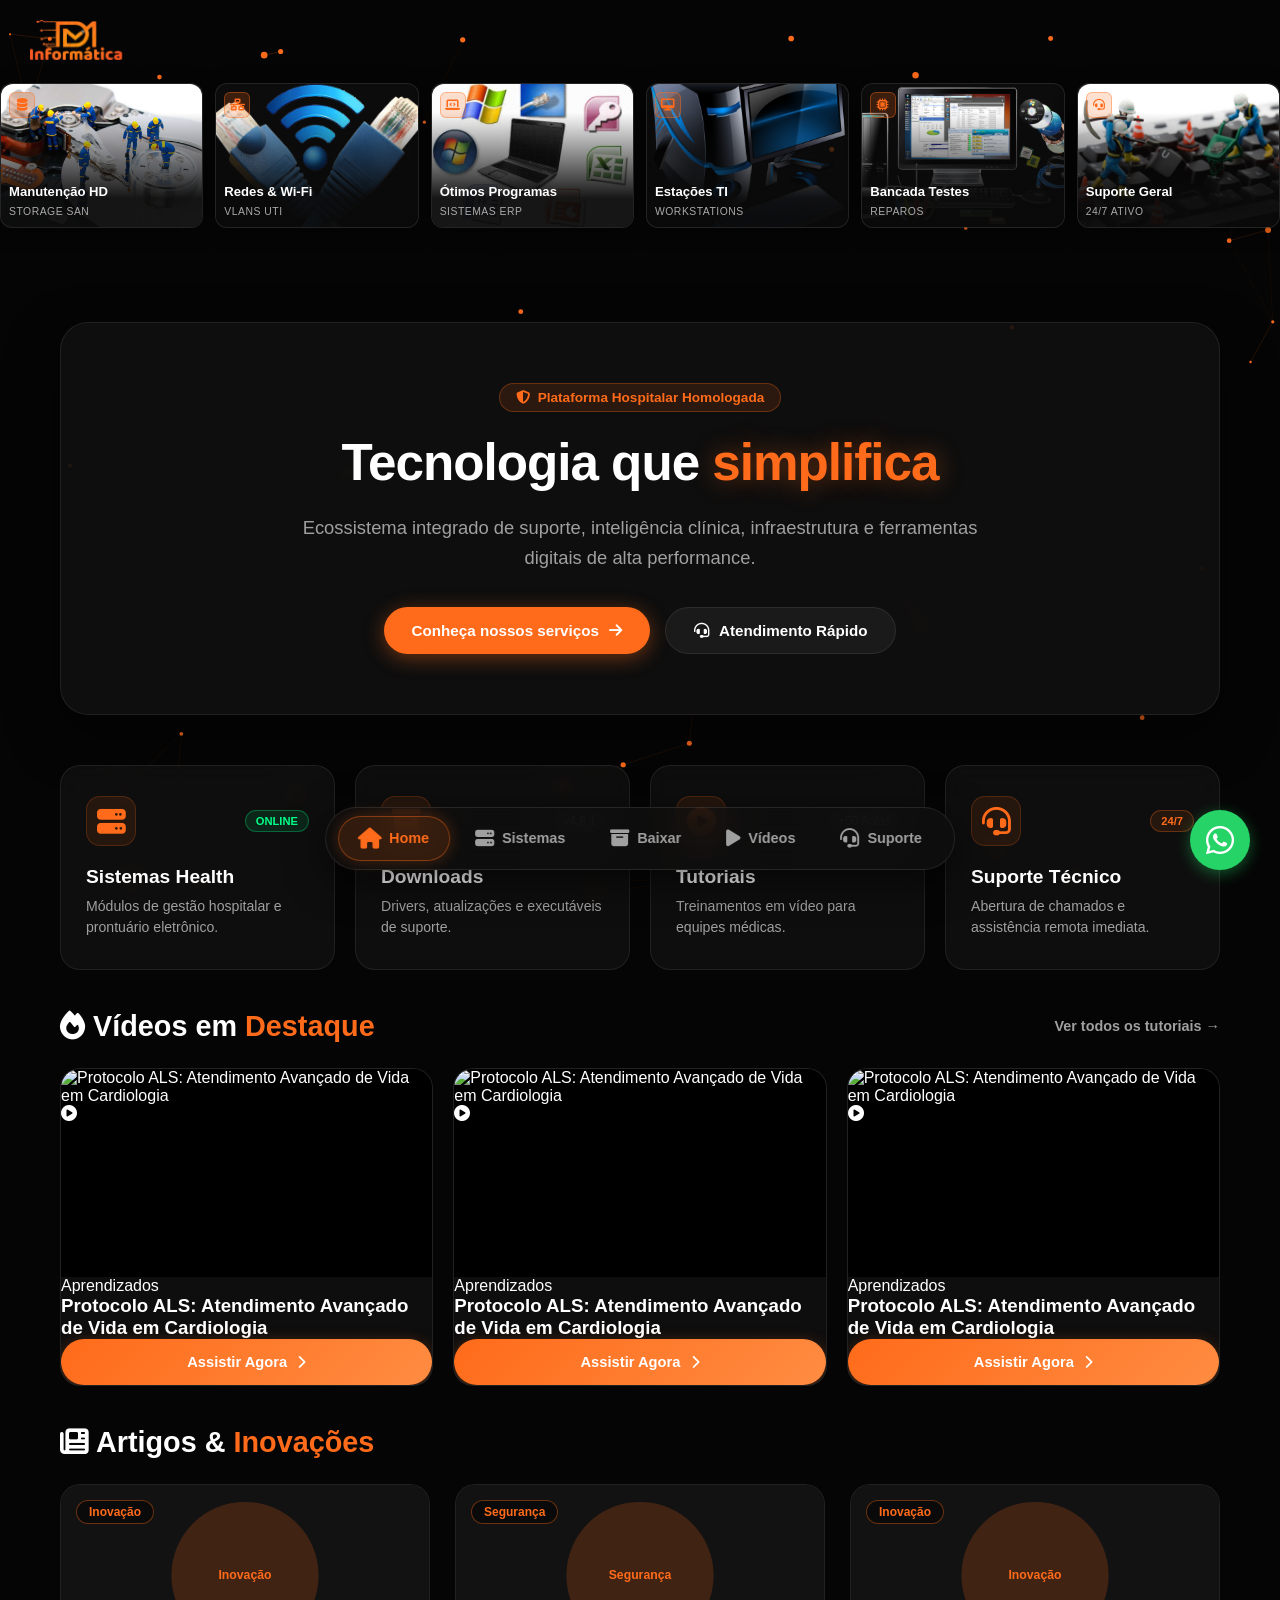
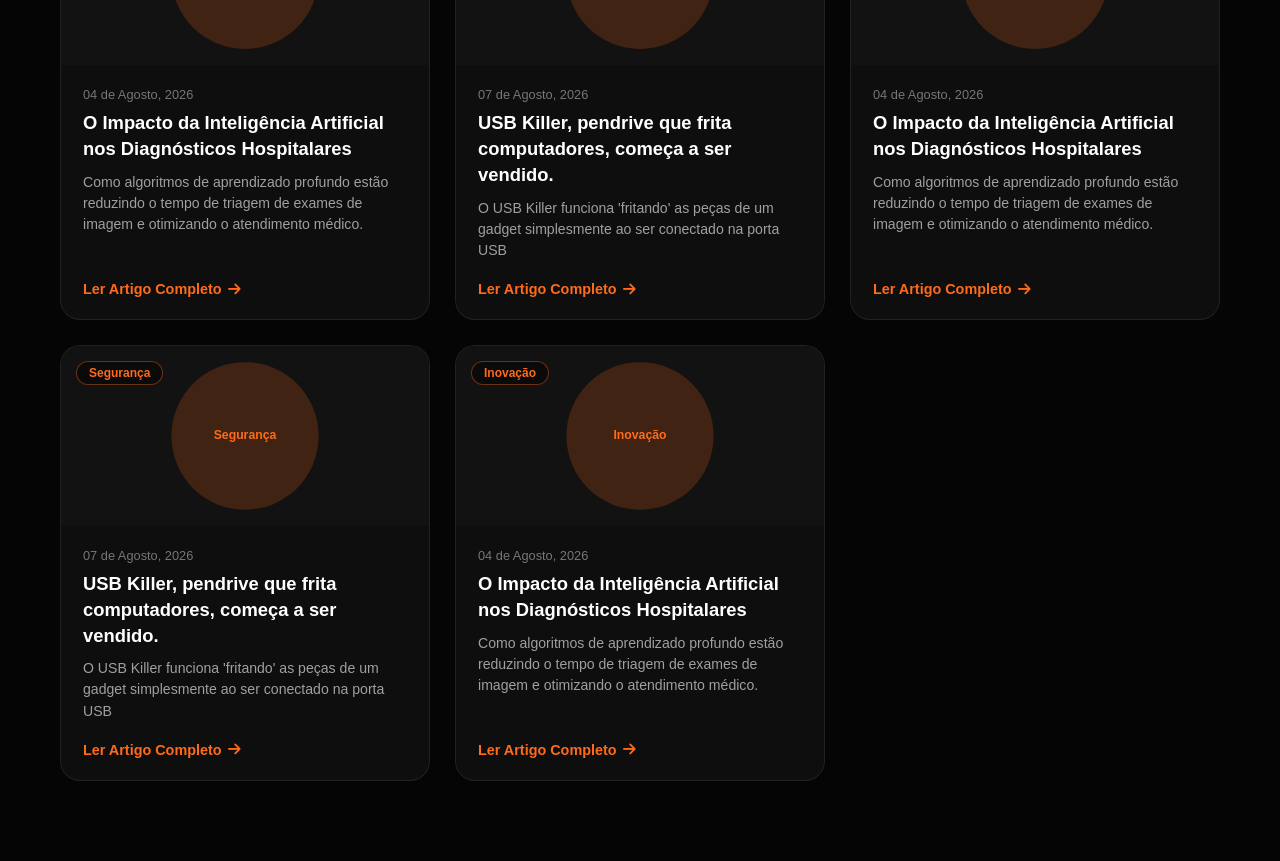
==== commit 89d0a70b: "Update index.html" ====
--- a/index.html
+++ b/index.html
@@ -186,7 +186,7 @@
         <img src="img/logo.png" class="logo" alt="DM Informática">
         
     </div>
-
+<br><br><br>
     <!-- Navegação em Doca Flutuante -->
     <nav class="floating-dock">
         <a href="index.html" class="dock-item active">
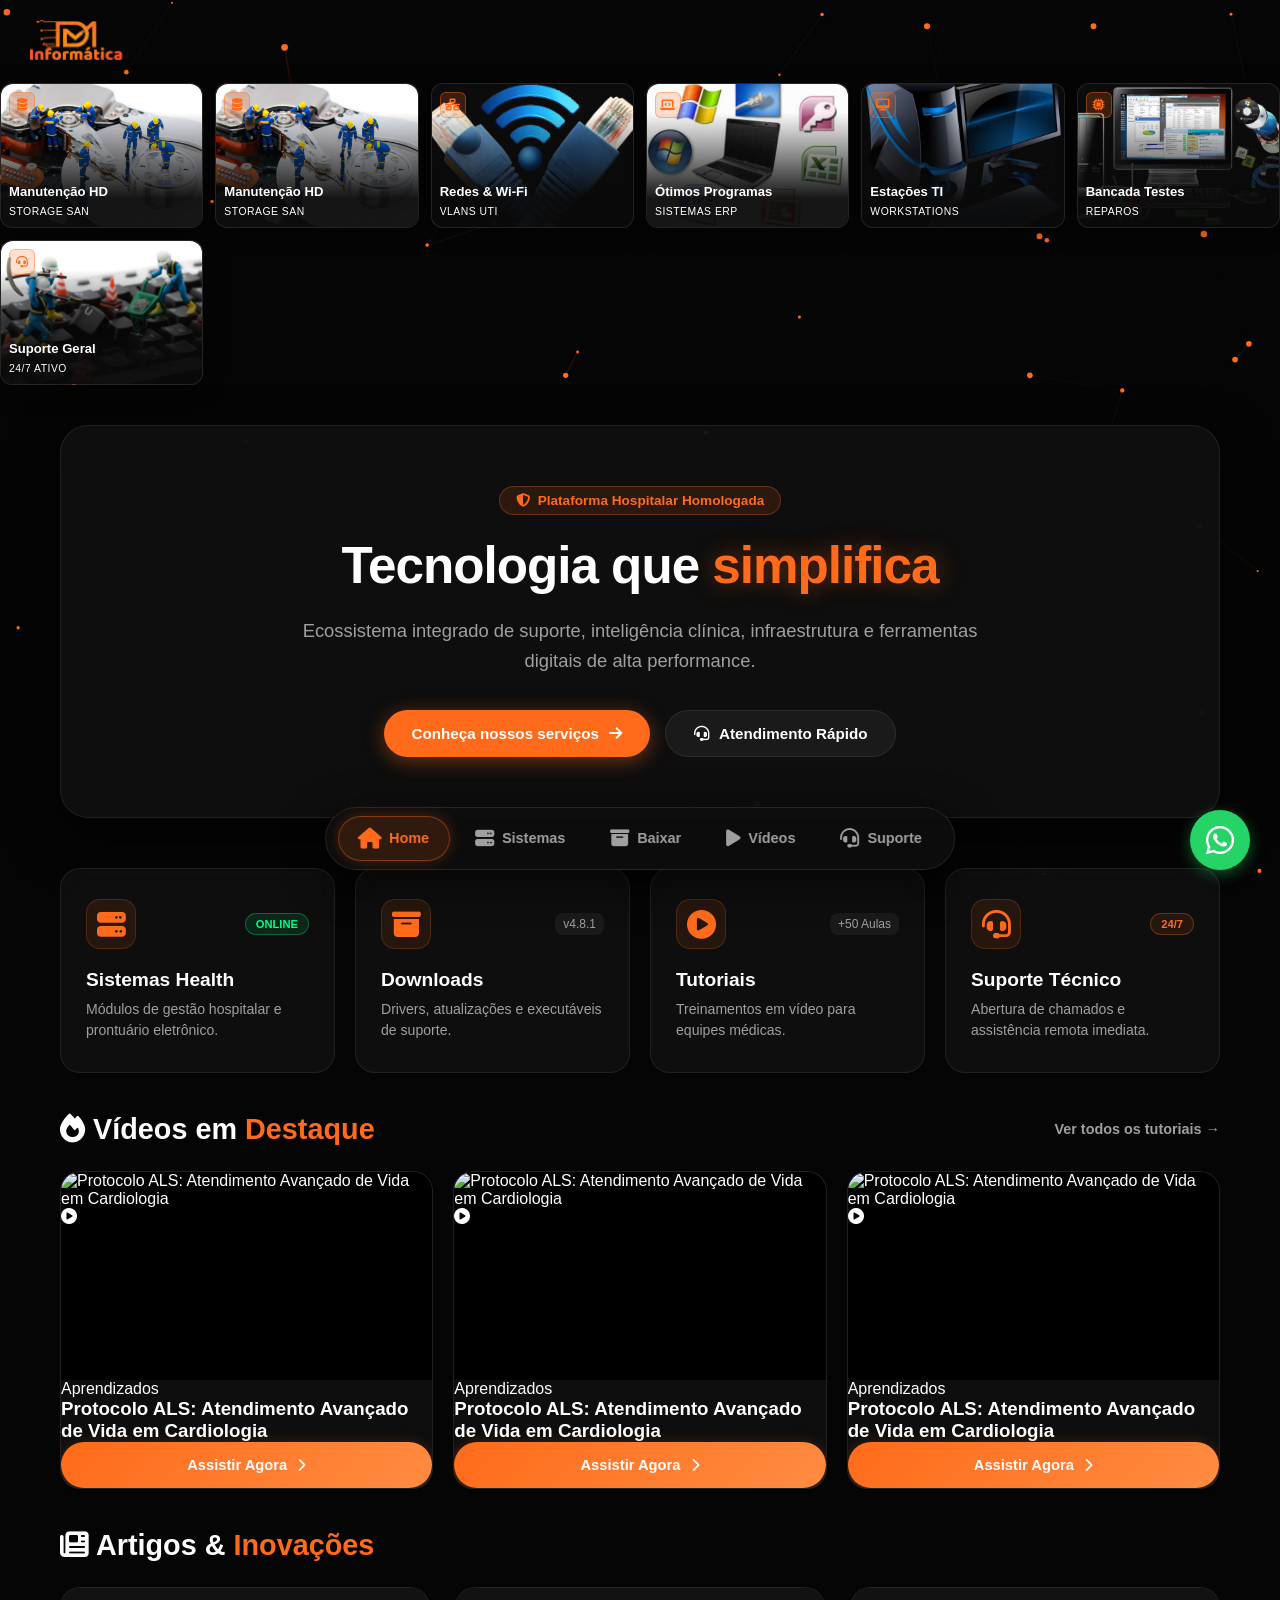
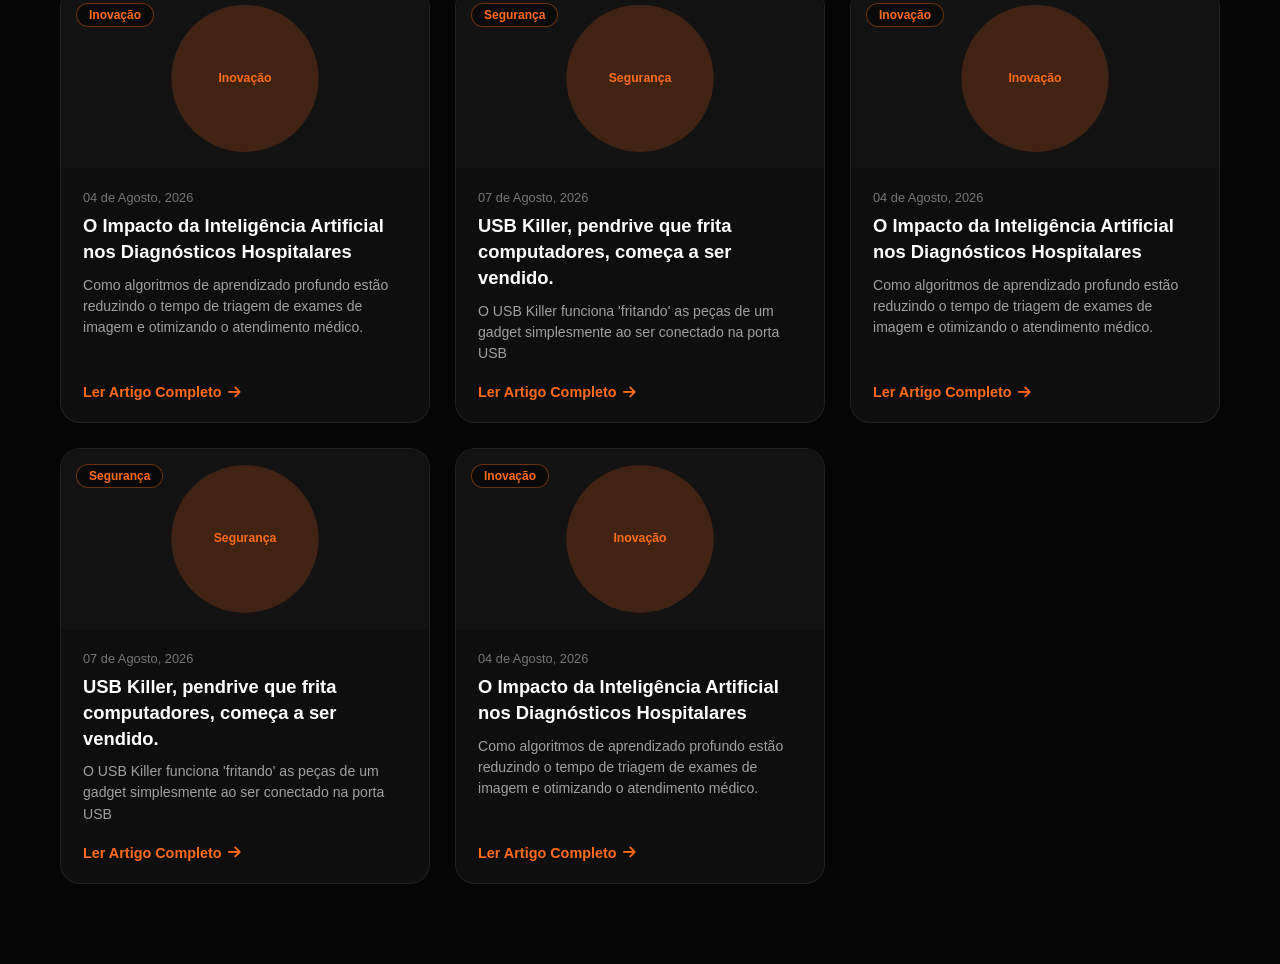
==== commit 2f2bb9e6: "Update index.html" ====
--- a/index.html
+++ b/index.html
@@ -45,8 +45,33 @@
                 </div>
             </div>
         </div>
-
-        <!-- ITEM 2: REDES & CONECTIVIDADE -->
+        <!-- ITEM 2: HARDWARE & ARMAZENAMENTO -->
+        <div class="micro-card">
+            <div class="micro-card-flipper">
+                <div class="micro-card-front">
+                    <img src="img/showcase/hd.jpg" alt="Hard Drive" class="card-bg">
+                    <div class="card-overlay-gradient"></div>
+                    <div class="micro-card-header">
+                        <span class="micro-icon"><i class="fa-solid fa-database"></i></span>
+                        <!-- <span class="micro-status pulse-green"></span>-->
+                    </div>
+                    <div class="micro-card-body">
+                        <h4>Manutenção HD</h4>
+                        <span class="micro-tag">Storage SAN</span>
+                    </div>
+                </div>
+                <div class="micro-card-back">
+                    <img src="img/showcase/dm.png" alt="Status Storage" class="card-bg">
+                    <div class="micro-back-info">
+                        <h5>Storage RAID 10</h5>
+                        <p>Recuperação de dados e prevenção de falhas em disco.</p>
+                        <!-- <span class="status-badge online">Ativo • 0 Erros</span>-->
+                    </div>
+                </div>
+            </div>
+        </div>
+
+        <!-- ITEM 3: REDES & CONECTIVIDADE -->
         <div class="micro-card">
             <div class="micro-card-flipper">
                 <div class="micro-card-front">
@@ -72,7 +97,7 @@
             </div>
         </div>
 
-        <!-- ITEM 3: SISTEMAS & PROGRAMAS -->
+        <!-- ITEM 4: SISTEMAS & PROGRAMAS -->
         <div class="micro-card">
             <div class="micro-card-flipper">
                 <div class="micro-card-front">
@@ -98,7 +123,7 @@
             </div>
         </div>
 
-        <!-- ITEM 4: WORKSTATIONS -->
+        <!-- ITEM 5: WORKSTATIONS -->
         <div class="micro-card">
             <div class="micro-card-flipper">
                 <div class="micro-card-front">
@@ -124,7 +149,7 @@
             </div>
         </div>
 
-        <!-- ITEM 5: BANCADA DE TESTES -->
+        <!-- ITEM 6: BANCADA DE TESTES -->
         <div class="micro-card">
             <div class="micro-card-flipper">
                 <div class="micro-card-front">
@@ -150,7 +175,7 @@
             </div>
         </div>
 
-        <!-- ITEM 6: MANUTENÇÃO GERAL -->
+        <!-- ITEM 7: MANUTENÇÃO GERAL -->
         <div class="micro-card">
             <div class="micro-card-flipper">
                 <div class="micro-card-front">
@@ -186,7 +211,7 @@
         <img src="img/logo.png" class="logo" alt="DM Informática">
         
     </div>
-<br><br><br>
+
     <!-- Navegação em Doca Flutuante -->
     <nav class="floating-dock">
         <a href="index.html" class="dock-item active">
--- a/css/micro-matrix.css
+++ b/css/micro-matrix.css
@@ -115,7 +115,7 @@
 
 .micro-tag {
     font-size: 0.65rem;
-    color: #aaa;
+    color: #ffffff;
     text-transform: uppercase;
     letter-spacing: 0.5px;
 }
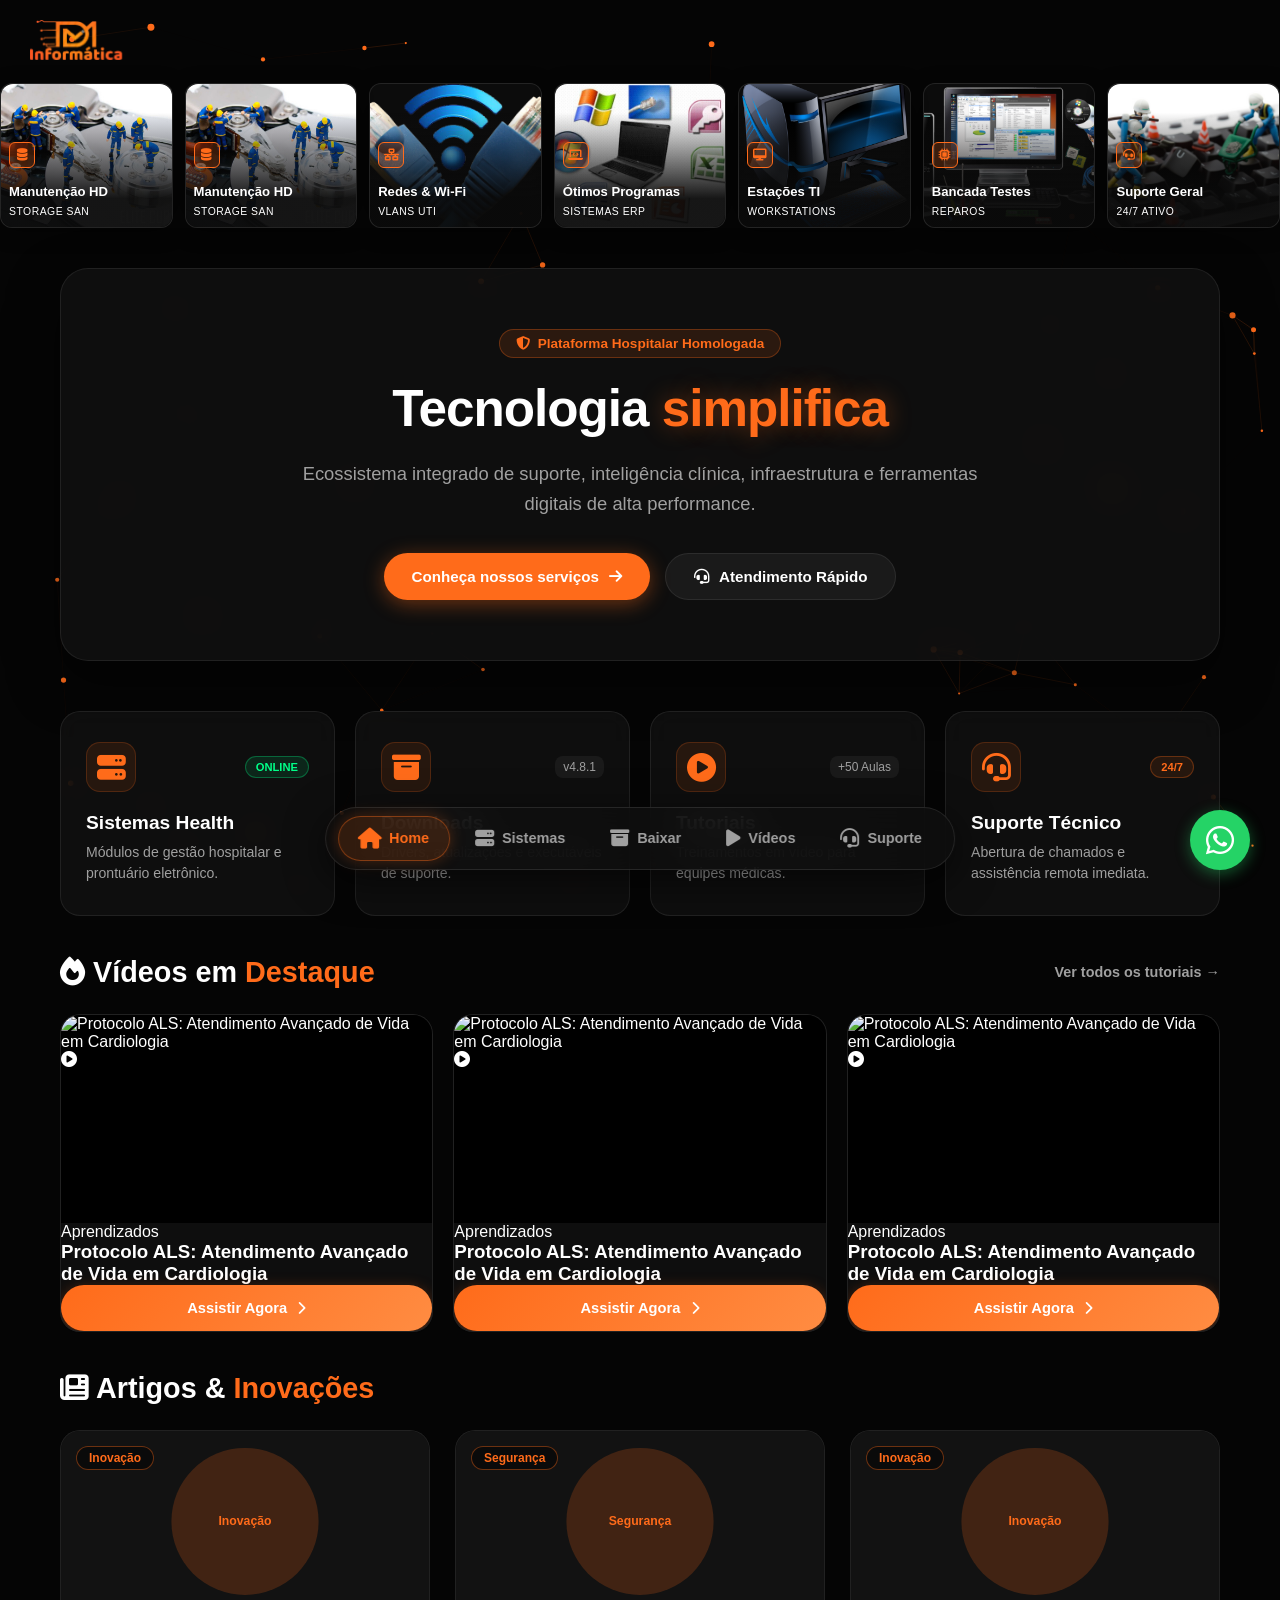
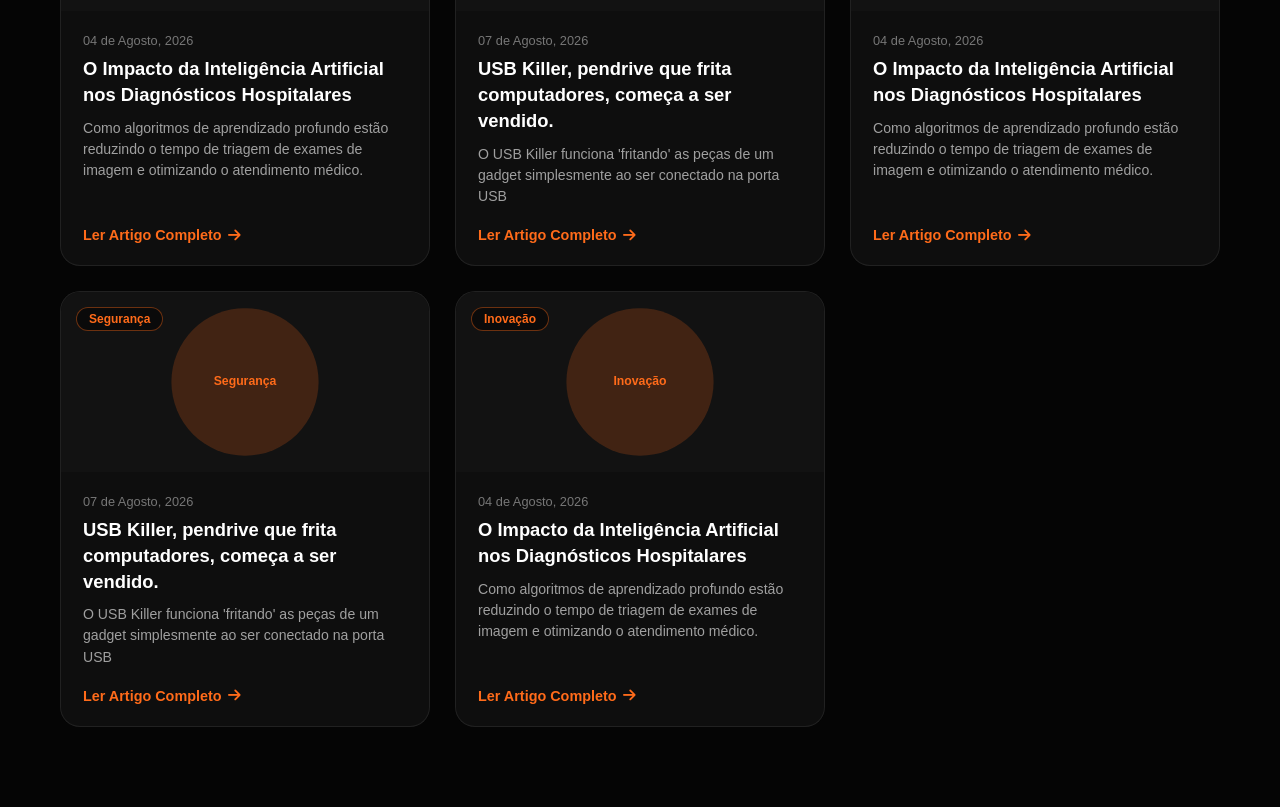
==== commit 1760bda4: "Update index.html" ====
--- a/index.html
+++ b/index.html
@@ -242,7 +242,7 @@
             <div class="badge-tech">
                 <i class="fa-solid fa-shield-halved"></i> Plataforma Hospitalar Homologada
             </div>
-            <h1>Tecnologia que  <span>simplifica</span></h1>
+            <h1>Tecnologia  <span>simplifica</span></h1>
             <p>Ecossistema integrado de suporte, inteligência clínica, infraestrutura e ferramentas digitais de alta performance.</p>
             
             <div class="hero-actions">
--- a/css/micro-matrix.css
+++ b/css/micro-matrix.css
@@ -1,7 +1,7 @@
 /* CONTAINER GRID COMPACTO DE 6 COLUNAS */
 .micro-matrix-grid {
     display: grid;
-    grid-template-columns: repeat(6, 1fr); /* 6 Colunas lado a lado */
+    grid-template-columns: repeat(7, 1fr); /* 6 Colunas lado a lado */
     gap: 12px;
     width: 100%;
     perspective: 1000px; /* Habilita profundidade 3D */
@@ -73,7 +73,7 @@
 /* CONTEÚDO DA FRENTE */
 .micro-card-header {
     position: absolute;
-    top: 8px;
+    top: 58px;
     left: 8px;
     right: 8px;
     display: flex;
@@ -87,7 +87,7 @@
     height: 26px;
     border-radius: 6px;
     background: rgba(255, 107, 26, 0.2);
-    border: 1px solid rgba(255, 107, 26, 0.4);
+    border: 1px solid rgba(255, 107, 26, 1);
     color: #ff6b1a;
     display: flex;
     align-items: center;
@@ -131,7 +131,7 @@
     inset: 0;
     z-index: 3;
     background: rgba(8, 8, 8, 0.5);
-    backdrop-filter: blur(6px);
+    backdrop-filter: blur(2px);
     padding: 10px;
     display: flex;
     flex-direction: column;
@@ -147,7 +147,7 @@
 }
 
 .micro-back-info p {
-    color: #cccccc;
+    color: #fff;
     font-size: 0.68rem;
     line-height: 1.25;
     margin: 0 0 8px 0;
@@ -155,7 +155,6 @@
 
 .status-badge {
     font-size: 0.6rem;
-    font-weight: 800;
     padding: 2px 6px;
     border-radius: 6px;
     white-space: nowrap;
